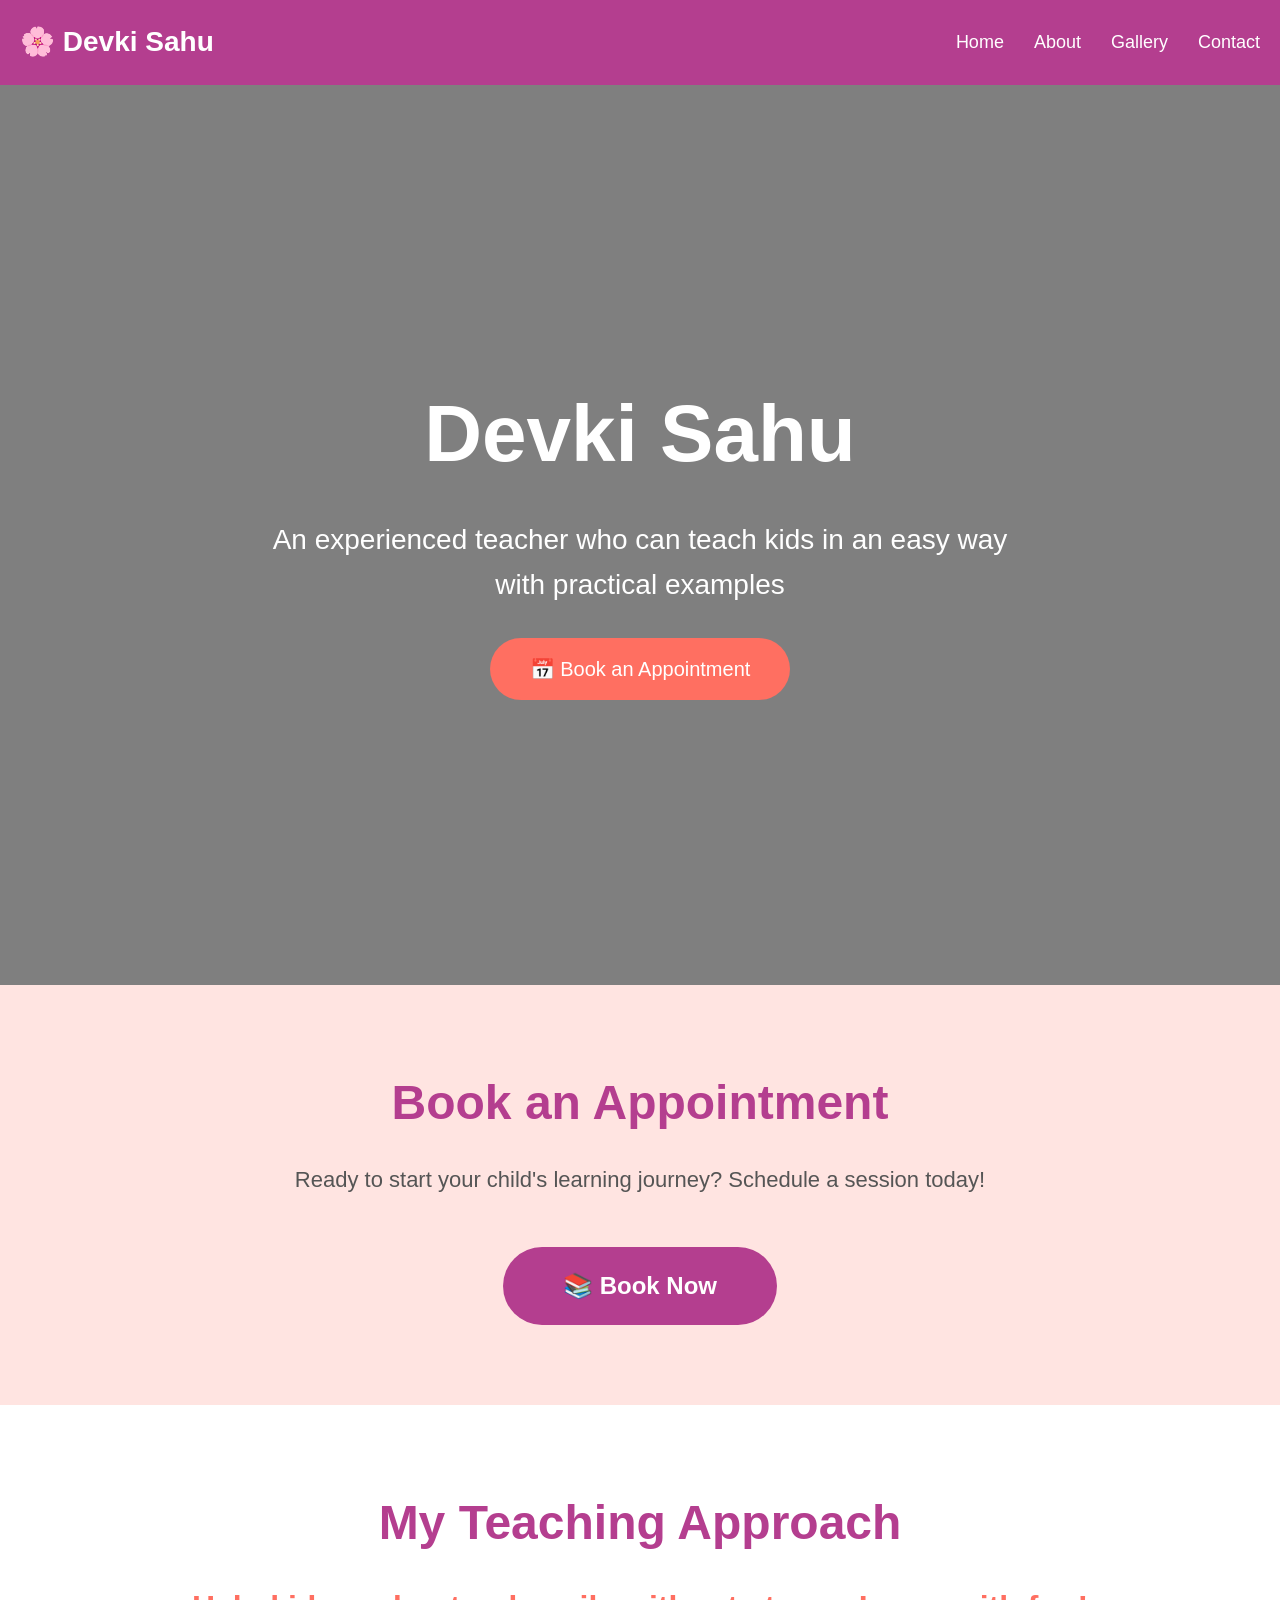
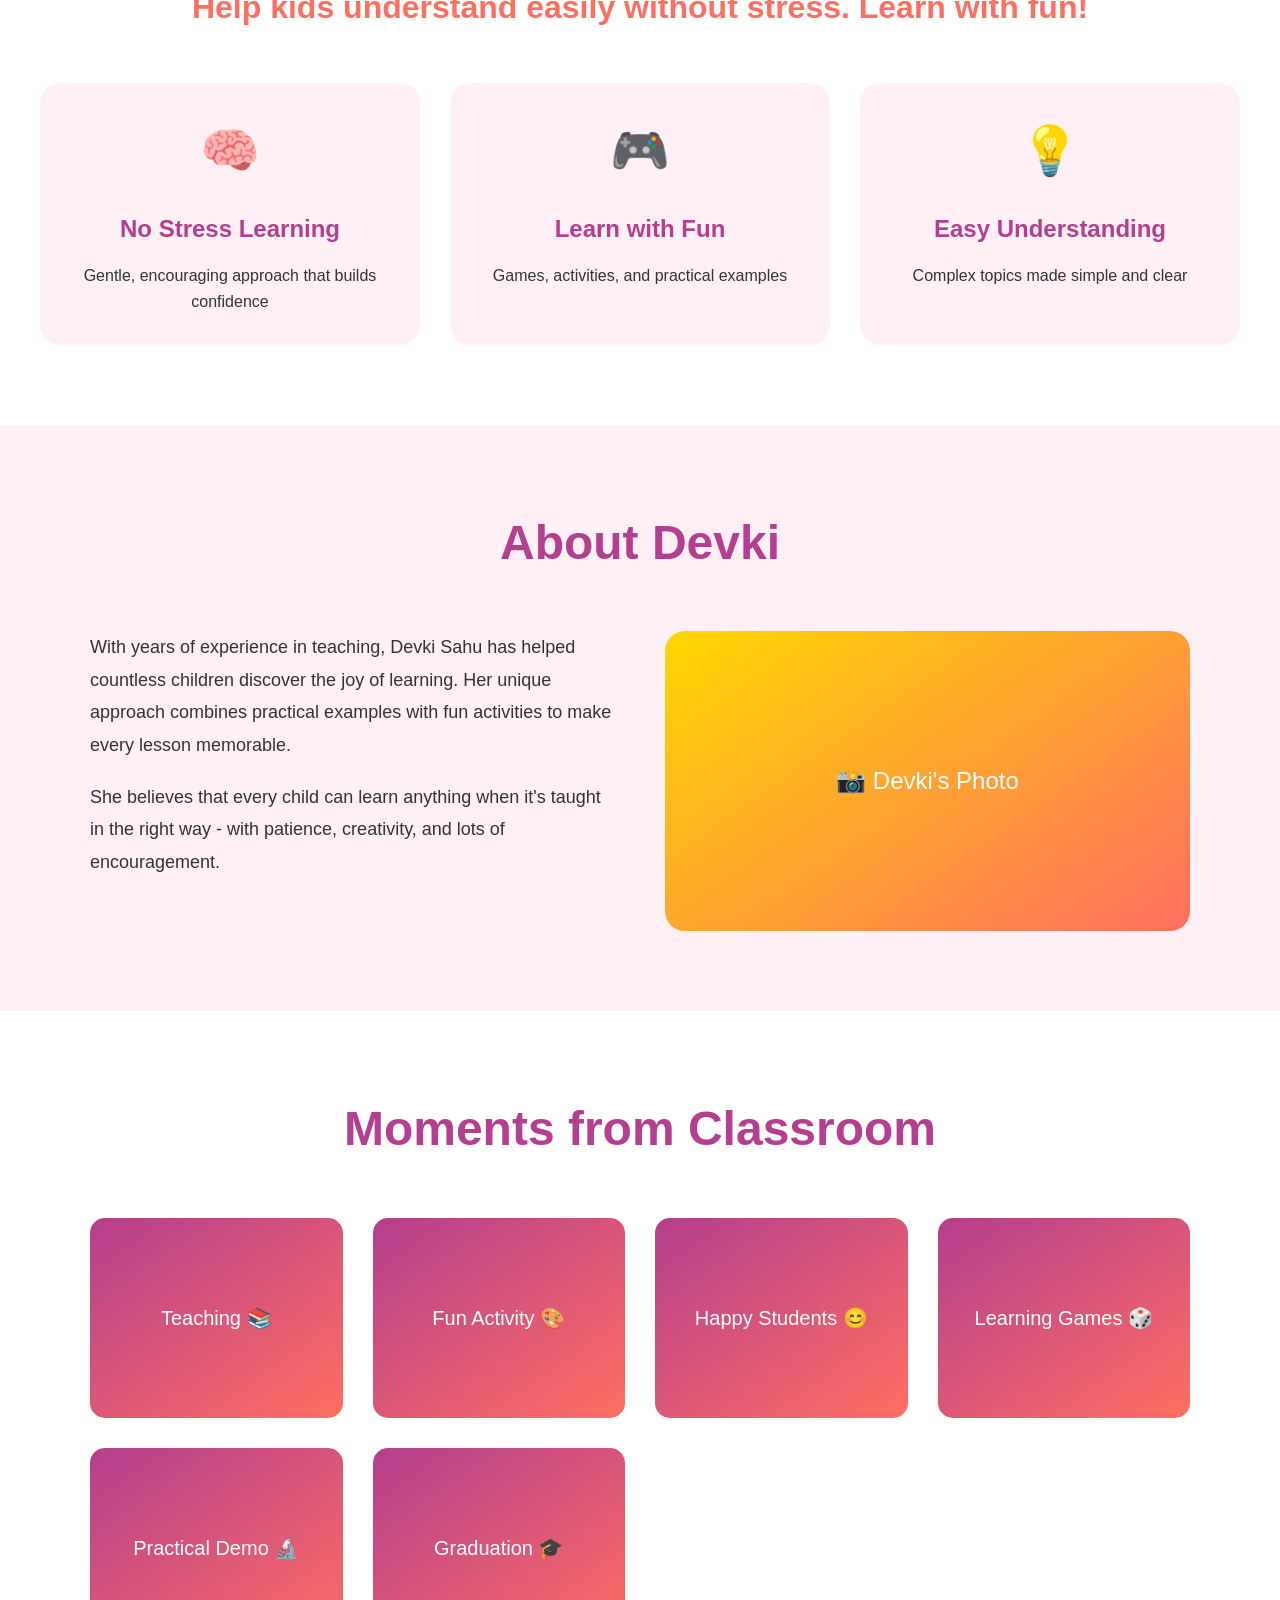
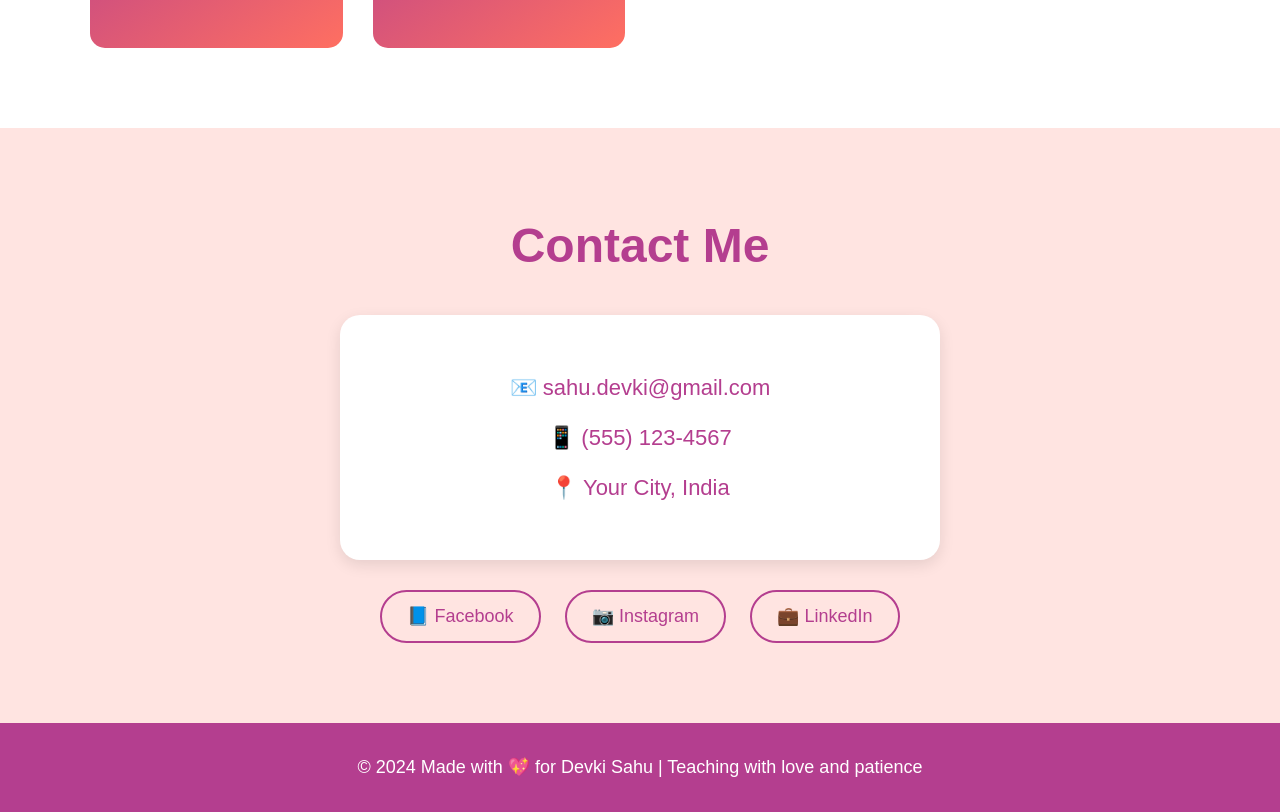
==== index.html @ 7e5097a2 "Update index.html" ====
<!DOCTYPE html>
<html lang="en">
<head>
    <meta charset="UTF-8">
    <meta name="viewport" content="width=device-width, initial-scale=1.0">
    <title>Devki Sahu - Teacher</title>
    <style>
        * {
            margin: 0;
            padding: 0;
            box-sizing: border-box;
        }
        body {
            font-family: 'Arial', sans-serif;
            line-height: 1.6;
            color: #333;
        }
        .navbar {
            background: #B43E8F;
            padding: 20px;
            color: white;
            display: flex;
            justify-content: space-between;
            align-items: center;
            position: sticky;
            top: 0;
            z-index: 100;
        }
        .logo {
            font-size: 28px;
            font-weight: bold;
        }
        .nav-links {
            display: flex;
            list-style: none;
        }
        .nav-links li {
            margin-left: 30px;
        }
        .nav-links a {
            color: white;
            text-decoration: none;
            font-size: 18px;
        }
        .nav-links a:hover {
            color: #FFD700;
        }
        .hero {
            background: linear-gradient(rgba(0,0,0,0.5), rgba(0,0,0,0.5)), url('https://images.unsplash.com/photo-1497633762265-9d0c5d8b8b5b?w=1600');
            background-size: cover;
            background-position: center;
            height: 100vh;
            display: flex;
            align-items: center;
            justify-content: center;
            text-align: center;
            color: white;
        }
        .hero h1 {
            font-size: 80px;
            margin-bottom: 20px;
        }
        .hero .subtitle {
            font-size: 28px;
            margin-bottom: 30px;
            max-width: 800px;
            padding: 0 20px;
        }
        .btn {
            display: inline-block;
            padding: 15px 40px;
            background: #FF6F61;
            color: white;
            text-decoration: none;
            border-radius: 50px;
            font-size: 20px;
        }
        .btn:hover {
            background: transparent;
            border: 2px solid white;
        }
        .btn-large {
            display: inline-block;
            padding: 20px 60px;
            background: #B43E8F;
            color: white;
            text-decoration: none;
            border-radius: 50px;
            font-size: 24px;
            margin-top: 20px;
            font-weight: bold;
        }
        .book-appointment {
            padding: 80px 20px;
            background: #FFE4E1;
            text-align: center;
        }
        .book-appointment h2 {
            font-size: 48px;
            color: #B43E8F;
            margin-bottom: 20px;
        }
        .book-appointment p {
            font-size: 22px;
            color: #555;
            margin-bottom: 30px;
        }
        .philosophy {
            padding: 80px 20px;
            text-align: center;
            background: white;
        }
        .philosophy h2 {
            font-size: 48px;
            color: #B43E8F;
            margin-bottom: 20px;
        }
        .main-description {
            font-size: 32px;
            color: #FF6F61;
            margin-bottom: 50px;
            font-weight: bold;
        }
        .features {
            display: flex;
            justify-content: center;
            gap: 30px;
            max-width: 1200px;
            margin: 0 auto;
            flex-wrap: wrap;
        }
        .feature {
            flex: 1;
            min-width: 250px;
            padding: 30px;
            background: #FFF0F5;
            border-radius: 20px;
        }
        .feature-icon {
            font-size: 48px;
            display: block;
            margin-bottom: 20px;
        }
        .feature h3 {
            font-size: 24px;
            color: #B43E8F;
            margin-bottom: 15px;
        }
        .about {
            padding: 80px 20px;
            background: #FFF0F5;
        }
        .about h2 {
            text-align: center;
            font-size: 48px;
            color: #B43E8F;
            margin-bottom: 50px;
        }
        .about-content {
            display: flex;
            gap: 50px;
            max-width: 1100px;
            margin: 0 auto;
            flex-wrap: wrap;
        }
        .about-text {
            flex: 1;
            min-width: 300px;
        }
        .about-text p {
            font-size: 18px;
            margin-bottom: 20px;
            line-height: 1.8;
        }
        .about-image {
            flex: 1;
            min-width: 300px;
            background: linear-gradient(145deg, #FFD700, #FF6F61);
            height: 300px;
            border-radius: 20px;
            display: flex;
            align-items: center;
            justify-content: center;
            color: white;
            font-size: 24px;
        }
        .gallery {
            padding: 80px 20px;
            background: white;
        }
        .gallery h2 {
            text-align: center;
            font-size: 48px;
            color: #B43E8F;
            margin-bottom: 50px;
        }
        .gallery-grid {
            display: grid;
            grid-template-columns: repeat(auto-fit, minmax(250px, 1fr));
            gap: 30px;
            max-width: 1100px;
            margin: 0 auto;
        }
        .gallery-item {
            background: linear-gradient(145deg, #B43E8F, #FF6F61);
            height: 200px;
            border-radius: 15px;
            display: flex;
            align-items: center;
            justify-content: center;
            color: white;
            font-size: 20px;
            transition: transform 0.3s;
        }
        .gallery-item:hover {
            transform: scale(1.05);
        }
        .contact {
            padding: 80px 20px;
            background: #FFE4E1;
            text-align: center;
        }
        .contact h2 {
            font-size: 48px;
            color: #B43E8F;
            margin-bottom: 30px;
        }
        .contact-info {
            background: white;
            max-width: 600px;
            margin: 0 auto;
            padding: 40px;
            border-radius: 20px;
            box-shadow: 0 5px 15px rgba(0,0,0,0.1);
        }
        .contact-info p {
            font-size: 22px;
            margin: 15px 0;
            color: #B43E8F;
        }
        .social-links {
            margin-top: 30px;
        }
        .social-link {
            display: inline-block;
            margin: 0 10px;
            padding: 10px 25px;
            border: 2px solid #B43E8F;
            color: #B43E8F;
            text-decoration: none;
            border-radius: 30px;
            font-size: 18px;
            transition: all 0.3s;
        }
        .social-link:hover {
            background: #B43E8F;
            color: white;
        }
        footer {
            background: #B43E8F;
            color: white;
            text-align: center;
            padding: 30px;
            font-size: 18px;
        }
        @media (max-width: 768px) {
            .navbar {
                flex-direction: column;
                text-align: center;
            }
            .nav-links {
                margin-top: 20px;
                flex-wrap: wrap;
                justify-content: center;
            }
            .nav-links li {
                margin: 10px 15px;
            }
            .hero h1 {
                font-size: 50px;
            }
            .hero .subtitle {
                font-size: 22px;
            }
            .main-description {
                font-size: 24px;
            }
            .btn-large {
                padding: 15px 40px;
                font-size: 20px;
            }
        }
    </style>
</head>
<body>
    <!-- Navigation -->
    <nav class="navbar">
        <div class="logo">🌸 Devki Sahu</div>
        <ul class="nav-links">
            <li><a href="#home">Home</a></li>
            <li><a href="#about">About</a></li>
            <li><a href="#gallery">Gallery</a></li>
            <li><a href="#contact">Contact</a></li>
        </ul>
    </nav>

    <!-- Home Section -->
    <section id="home" class="hero">
        <div>
            <h1>Devki Sahu</h1>
            <p class="subtitle">An experienced teacher who can teach kids in an easy way with practical examples</p>
            <a href="#book" class="btn">📅 Book an Appointment</a>
        </div>
    </section>

    <!-- Book Appointment Section -->
    <section id="book" class="book-appointment">
        <h2>Book an Appointment</h2>
        <p>Ready to start your child's learning journey? Schedule a session today!</p>
        <a href="#contact" class="btn-large">📚 Book Now</a>
    </section>

    <!-- Teaching Philosophy Section -->
    <section class="philosophy">
        <h2>My Teaching Approach</h2>
        <p class="main-description">Help kids understand easily without stress. Learn with fun!</p>
        <div class="features">
            <div class="feature">
                <span class="feature-icon">🧠</span>
                <h3>No Stress Learning</h3>
                <p>Gentle, encouraging approach that builds confidence</p>
            </div>
            <div class="feature">
                <span class="feature-icon">🎮</span>
                <h3>Learn with Fun</h3>
                <p>Games, activities, and practical examples</p>
            </div>
            <div class="feature">
                <span class="feature-icon">💡</span>
                <h3>Easy Understanding</h3>
                <p>Complex topics made simple and clear</p>
            </div>
        </div>
    </section>

    <!-- About Section -->
    <section id="about" class="about">
        <h2>About Devki</h2>
        <div class="about-content">
            <div class="about-text">
                <p>With years of experience in teaching, Devki Sahu has helped countless children discover the joy of learning. Her unique approach combines practical examples with fun activities to make every lesson memorable.</p>
                <p>She believes that every child can learn anything when it's taught in the right way - with patience, creativity, and lots of encouragement.</p>
            </div>
            <div class="about-image">
                📸 Devki's Photo
            </div>
        </div>
    </section>

    <!-- Gallery Section -->
    <section id="gallery" class="gallery">
        <h2>Moments from Classroom</h2>
        <div class="gallery-grid">
            <div class="gallery-item">Teaching 📚</div>
            <div class="gallery-item">Fun Activity 🎨</div>
            <div class="gallery-item">Happy Students 😊</div>
            <div class="gallery-item">Learning Games 🎲</div>
            <div class="gallery-item">Practical Demo 🔬</div>
            <div class="gallery-item">Graduation 🎓</div>
        </div>
    </section>

    <!-- Contact Section -->
    <section id="contact" class="contact">
        <h2>Contact Me</h2>
        <div class="contact-info">
            <p>📧 sahu.devki@gmail.com</p>
            <p>📱 (555) 123-4567</p>
            <p>📍 Your City, India</p>
        </div>
        <div class="social-links">
            <a href="#" class="social-link">📘 Facebook</a>
            <a href="#" class="social-link">📷 Instagram</a>
            <a href="#" class="social-link">💼 LinkedIn</a>
        </div>
    </section>

    <!-- Footer -->
    <footer>
        <p>© 2024 Made with 💖 for Devki Sahu | Teaching with love and patience</p>
    </footer>
</body>
</html>
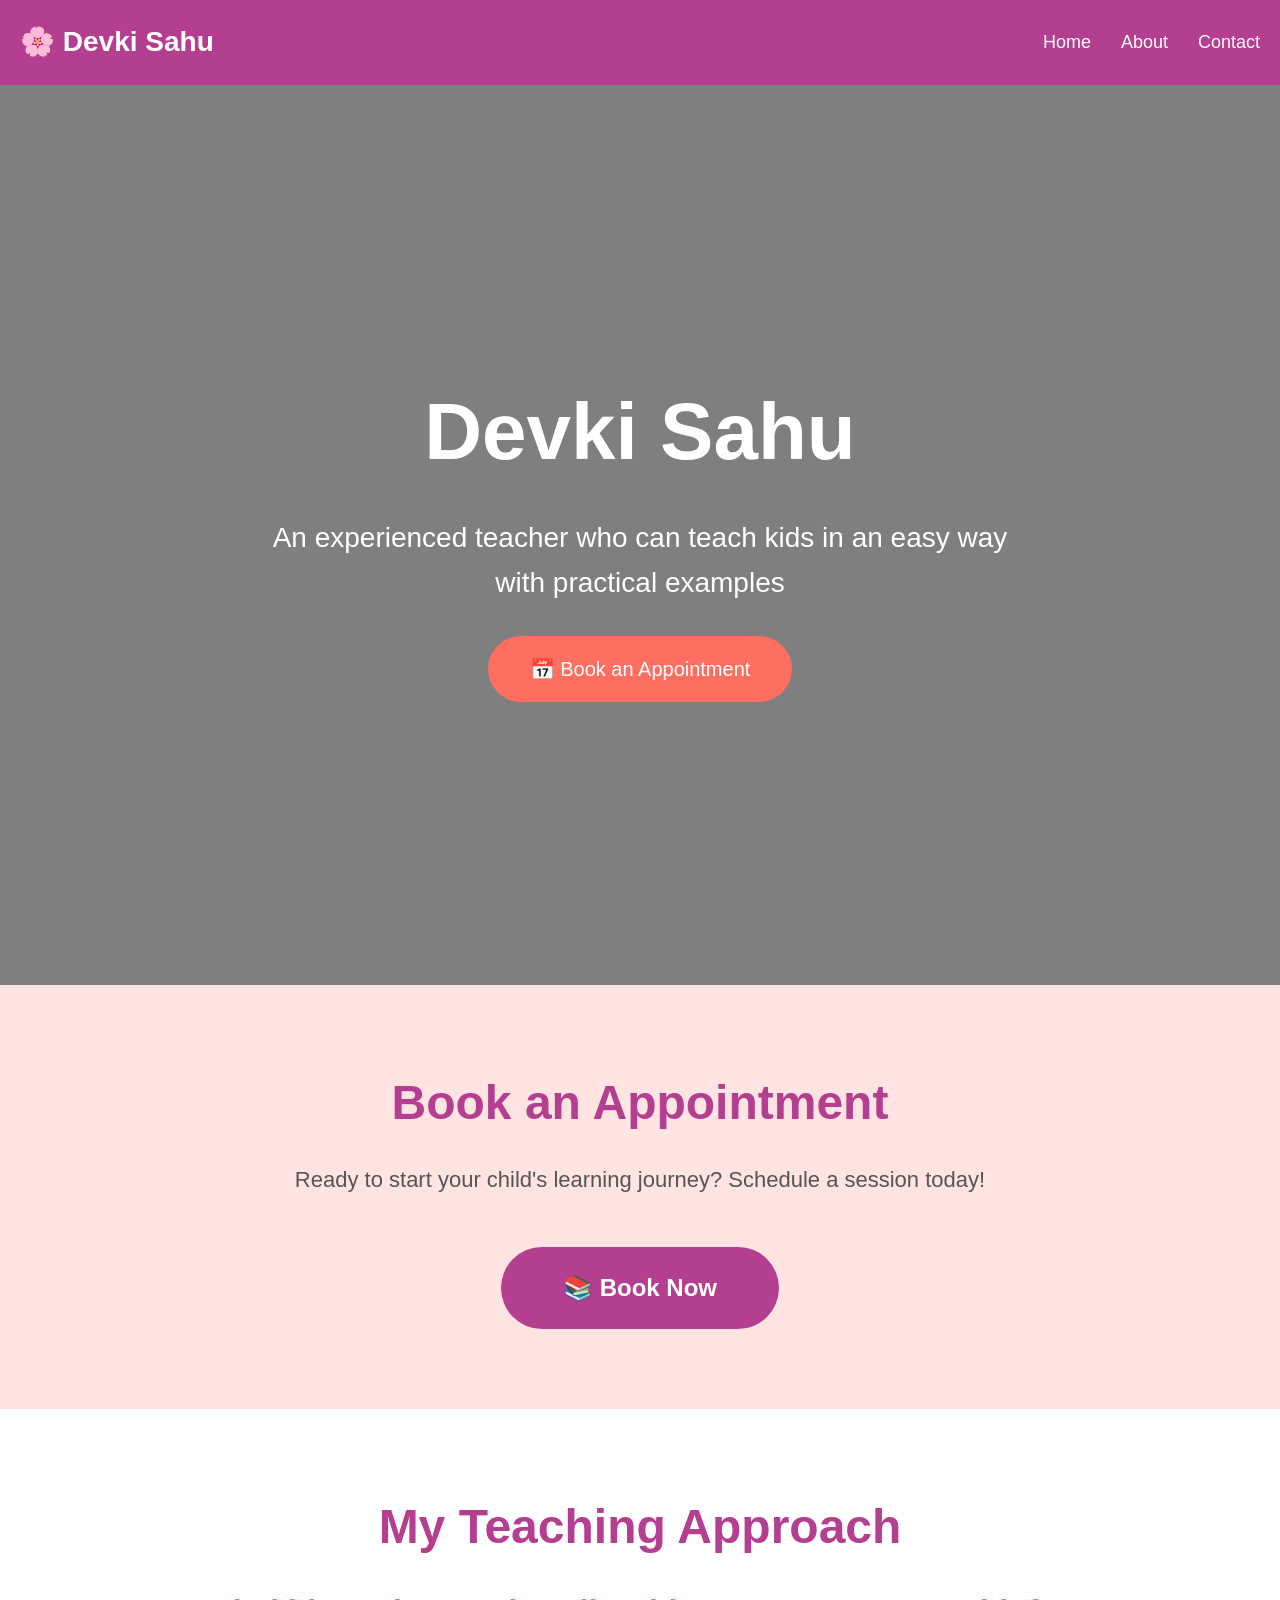
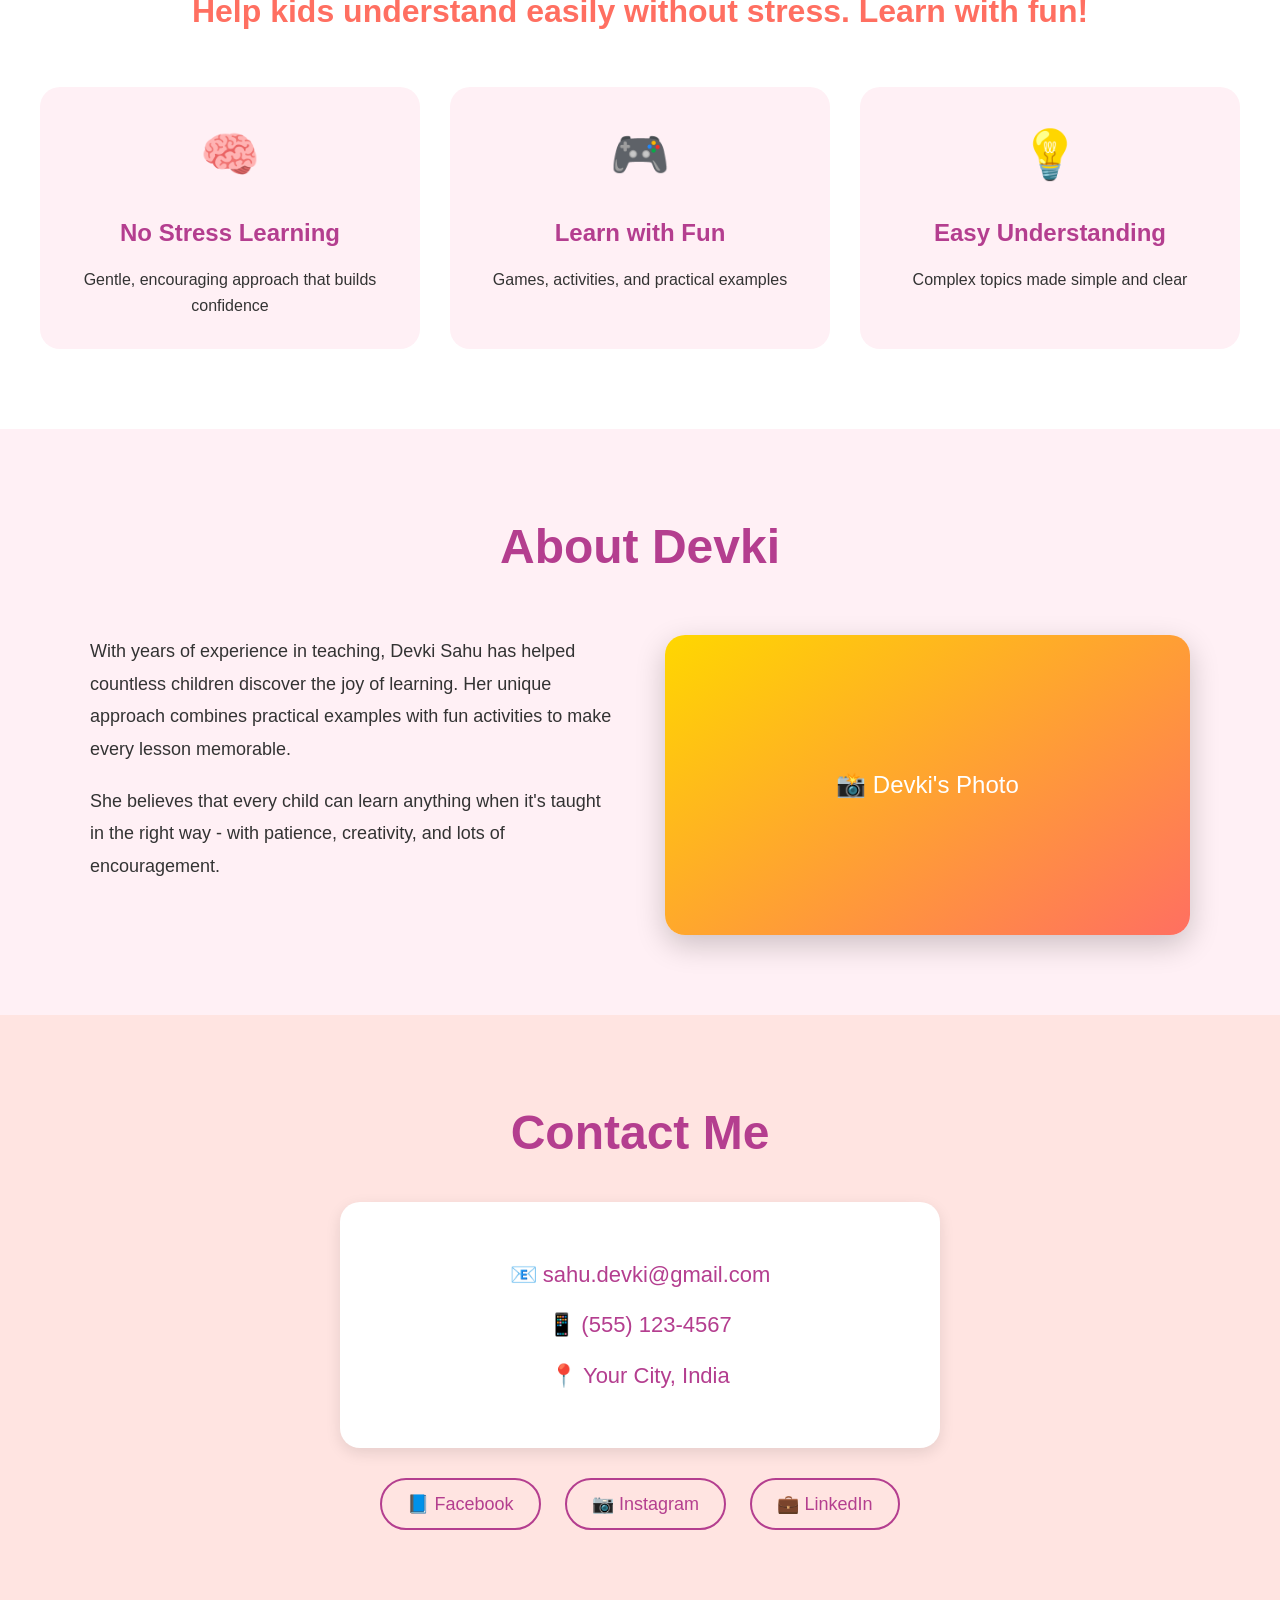
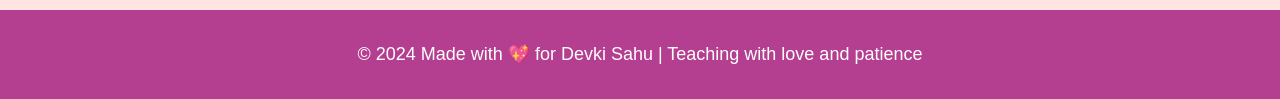
==== commit afa3562c: "Update index.html" ====
--- a/index.html
+++ b/index.html
@@ -74,6 +74,8 @@
             text-decoration: none;
             border-radius: 50px;
             font-size: 20px;
+            transition: all 0.3s;
+            border: 2px solid transparent;
         }
         .btn:hover {
             background: transparent;
@@ -89,6 +91,12 @@
             font-size: 24px;
             margin-top: 20px;
             font-weight: bold;
+            transition: all 0.3s;
+            border: 2px solid transparent;
+        }
+        .btn-large:hover {
+            background: #FF6F61;
+            transform: scale(1.05);
         }
         .book-appointment {
             padding: 80px 20px;
@@ -135,6 +143,10 @@
             padding: 30px;
             background: #FFF0F5;
             border-radius: 20px;
+            transition: transform 0.3s;
+        }
+        .feature:hover {
+            transform: translateY(-10px);
         }
         .feature-icon {
             font-size: 48px;
@@ -183,37 +195,7 @@
             justify-content: center;
             color: white;
             font-size: 24px;
-        }
-        .gallery {
-            padding: 80px 20px;
-            background: white;
-        }
-        .gallery h2 {
-            text-align: center;
-            font-size: 48px;
-            color: #B43E8F;
-            margin-bottom: 50px;
-        }
-        .gallery-grid {
-            display: grid;
-            grid-template-columns: repeat(auto-fit, minmax(250px, 1fr));
-            gap: 30px;
-            max-width: 1100px;
-            margin: 0 auto;
-        }
-        .gallery-item {
-            background: linear-gradient(145deg, #B43E8F, #FF6F61);
-            height: 200px;
-            border-radius: 15px;
-            display: flex;
-            align-items: center;
-            justify-content: center;
-            color: white;
-            font-size: 20px;
-            transition: transform 0.3s;
-        }
-        .gallery-item:hover {
-            transform: scale(1.05);
+            box-shadow: 0 10px 30px rgba(0,0,0,0.2);
         }
         .contact {
             padding: 80px 20px;
@@ -299,7 +281,6 @@
         <ul class="nav-links">
             <li><a href="#home">Home</a></li>
             <li><a href="#about">About</a></li>
-            <li><a href="#gallery">Gallery</a></li>
             <li><a href="#contact">Contact</a></li>
         </ul>
     </nav>
@@ -357,19 +338,6 @@
         </div>
     </section>
 
-    <!-- Gallery Section -->
-    <section id="gallery" class="gallery">
-        <h2>Moments from Classroom</h2>
-        <div class="gallery-grid">
-            <div class="gallery-item">Teaching 📚</div>
-            <div class="gallery-item">Fun Activity 🎨</div>
-            <div class="gallery-item">Happy Students 😊</div>
-            <div class="gallery-item">Learning Games 🎲</div>
-            <div class="gallery-item">Practical Demo 🔬</div>
-            <div class="gallery-item">Graduation 🎓</div>
-        </div>
-    </section>
-
     <!-- Contact Section -->
     <section id="contact" class="contact">
         <h2>Contact Me</h2>
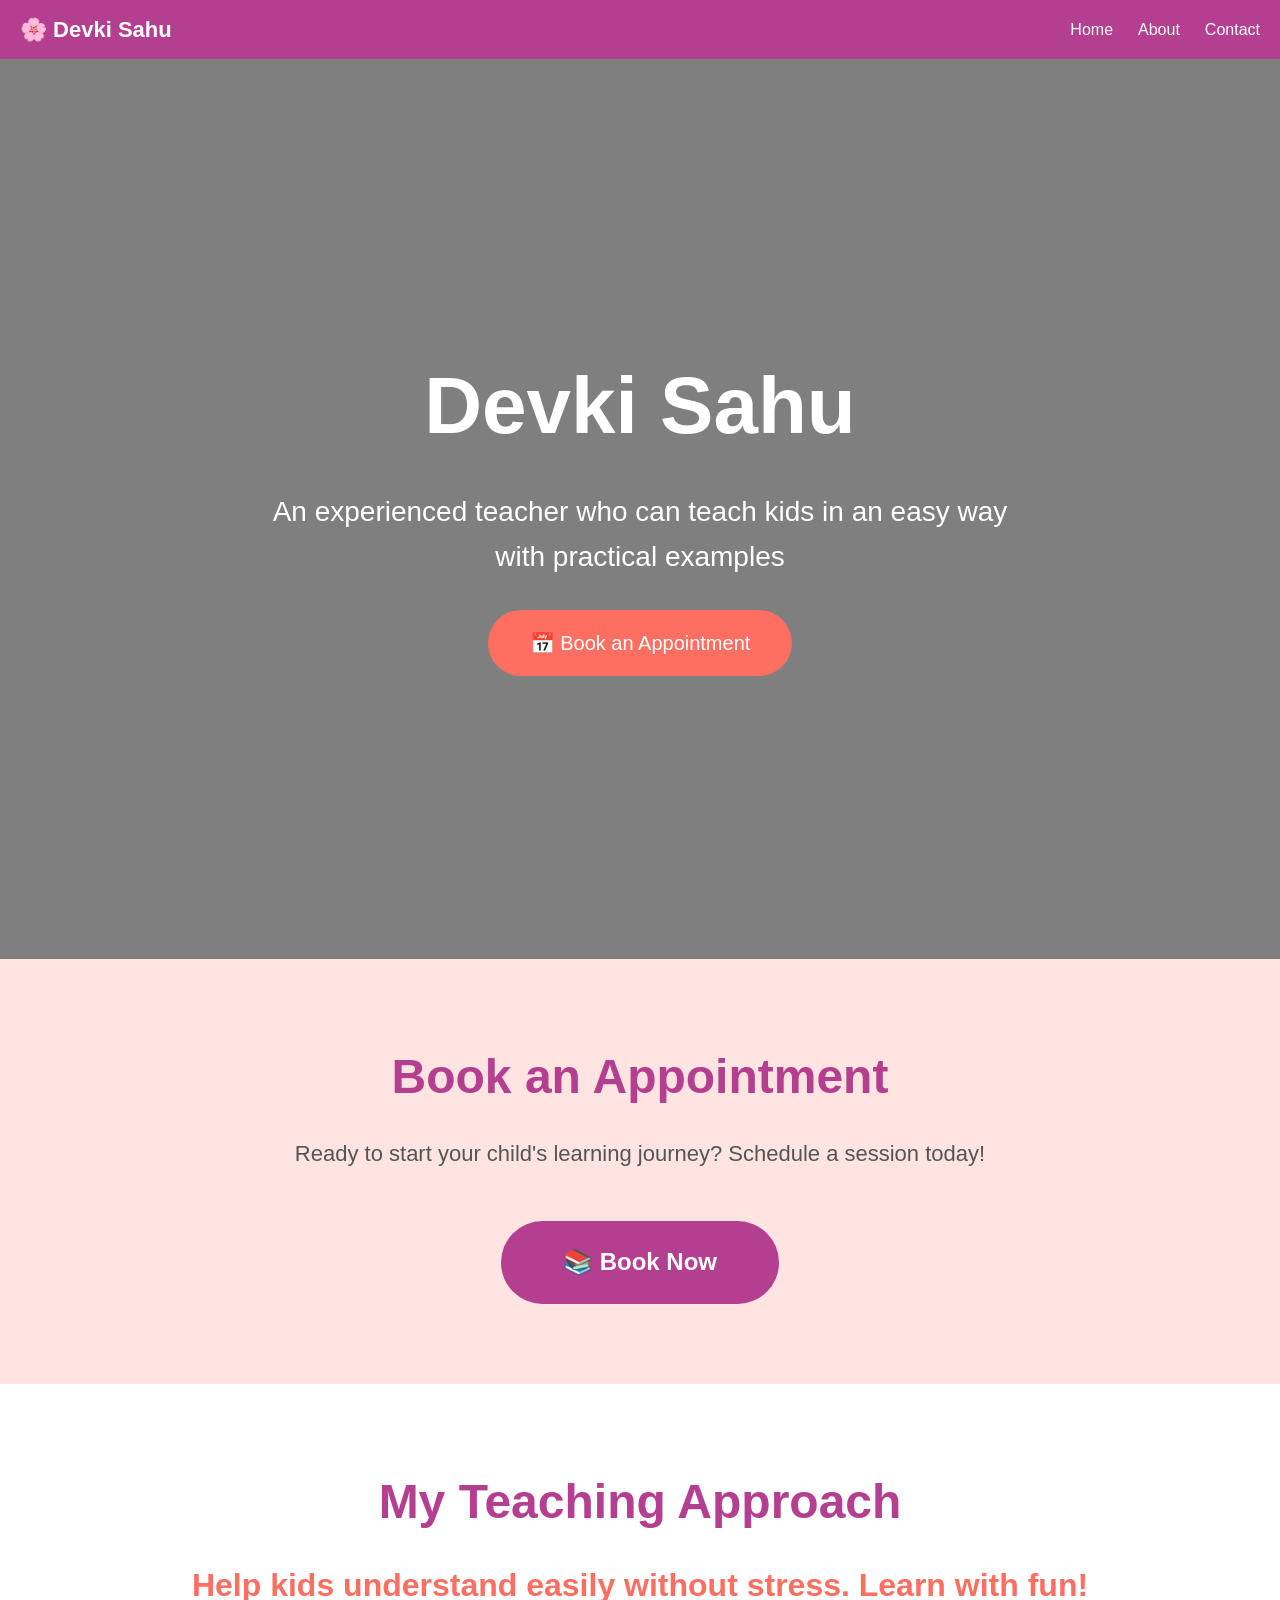
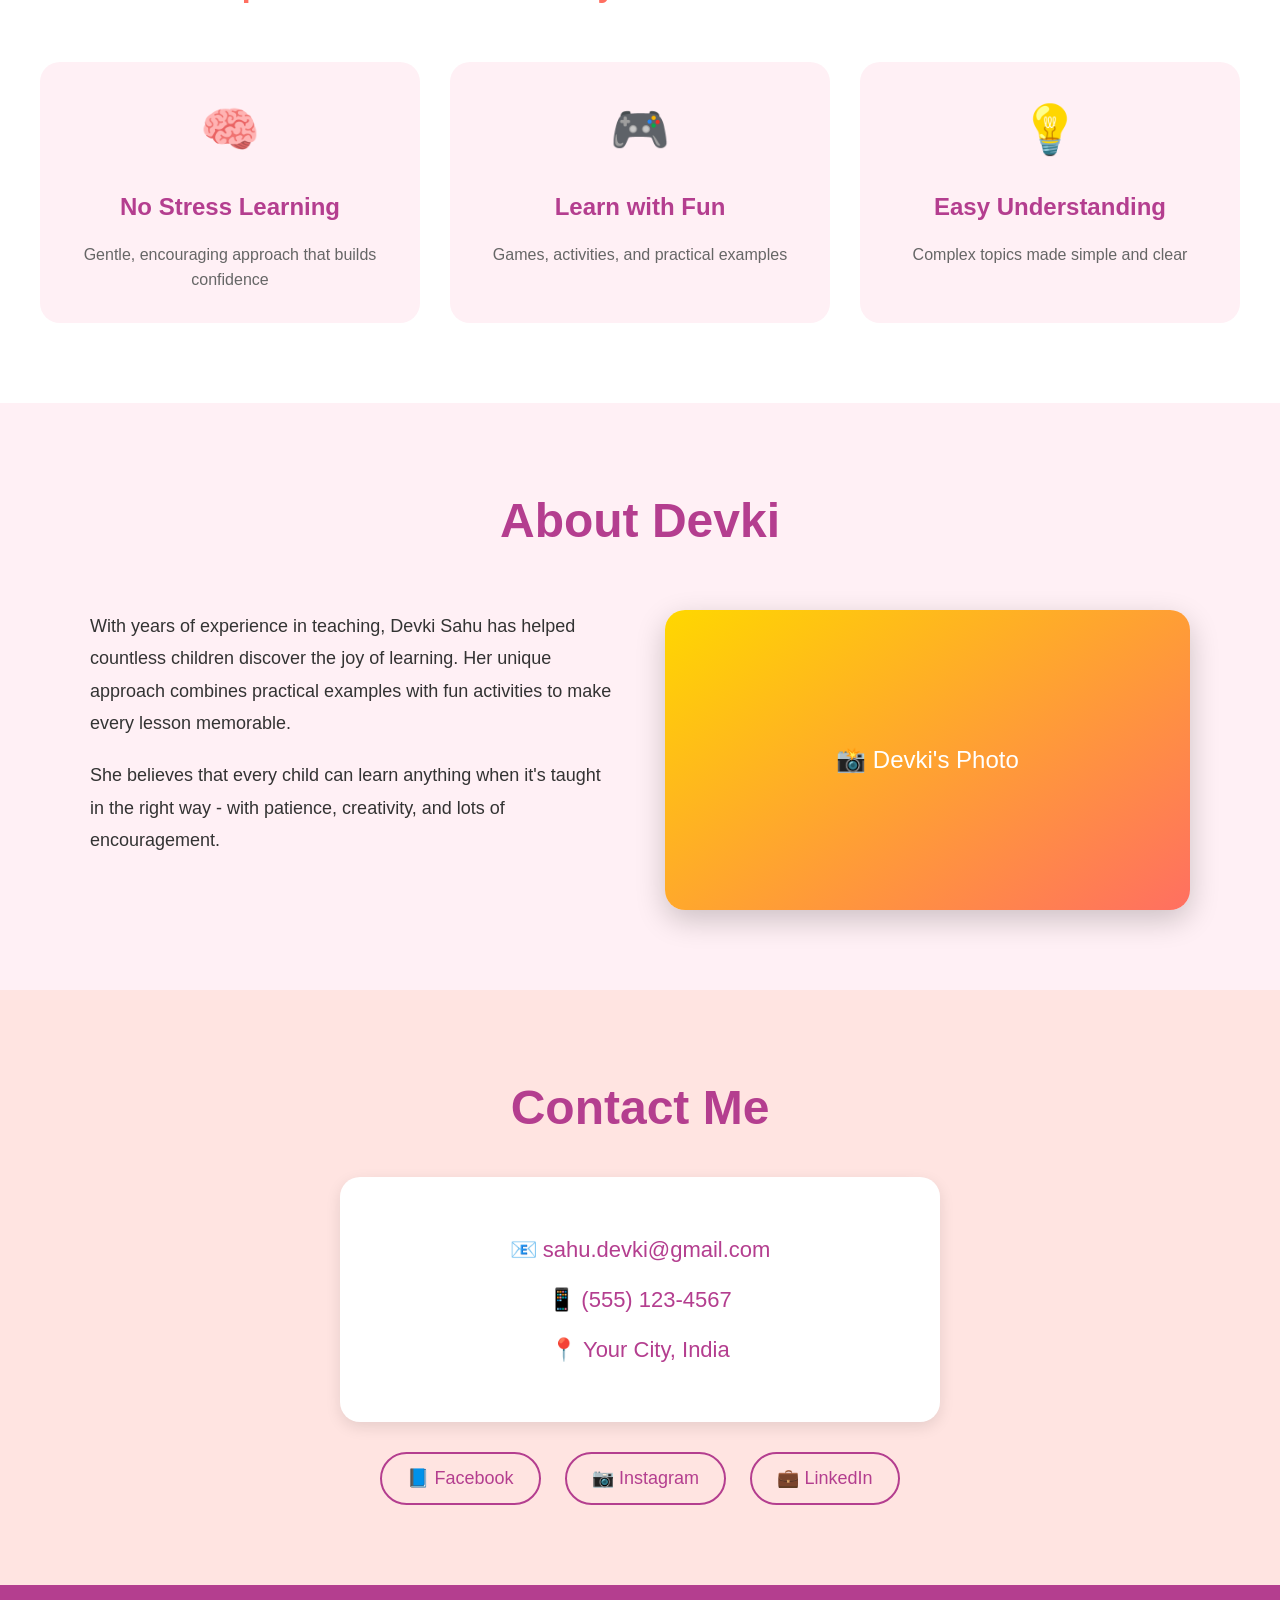
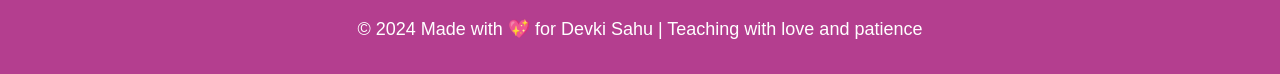
==== commit 3c5d65ed: "Update index.html" ====
--- a/index.html
+++ b/index.html
@@ -17,7 +17,7 @@
         }
         .navbar {
             background: #B43E8F;
-            padding: 20px;
+            padding: 12px 20px;
             color: white;
             display: flex;
             justify-content: space-between;
@@ -27,7 +27,7 @@
             z-index: 100;
         }
         .logo {
-            font-size: 28px;
+            font-size: 22px;
             font-weight: bold;
         }
         .nav-links {
@@ -35,12 +35,12 @@
             list-style: none;
         }
         .nav-links li {
-            margin-left: 30px;
+            margin-left: 25px;
         }
         .nav-links a {
             color: white;
             text-decoration: none;
-            font-size: 18px;
+            font-size: 16px;
         }
         .nav-links a:hover {
             color: #FFD700;
@@ -158,6 +158,10 @@
             color: #B43E8F;
             margin-bottom: 15px;
         }
+        .feature p {
+            font-size: 16px;
+            color: #666;
+        }
         .about {
             padding: 80px 20px;
             background: #FFF0F5;
@@ -249,14 +253,15 @@
             .navbar {
                 flex-direction: column;
                 text-align: center;
+                padding: 10px;
             }
             .nav-links {
-                margin-top: 20px;
+                margin-top: 10px;
                 flex-wrap: wrap;
                 justify-content: center;
             }
             .nav-links li {
-                margin: 10px 15px;
+                margin: 8px 12px;
             }
             .hero h1 {
                 font-size: 50px;
@@ -270,6 +275,27 @@
             .btn-large {
                 padding: 15px 40px;
                 font-size: 20px;
+            }
+            .about h2, .philosophy h2, .book-appointment h2, .contact h2 {
+                font-size: 36px;
+            }
+            .contact-info p {
+                font-size: 18px;
+            }
+        }
+        @media (max-width: 480px) {
+            .logo {
+                font-size: 20px;
+            }
+            .hero h1 {
+                font-size: 40px;
+            }
+            .hero .subtitle {
+                font-size: 18px;
+            }
+            .btn, .btn-large {
+                padding: 12px 30px;
+                font-size: 18px;
             }
         }
     </style>
@@ -290,7 +316,7 @@
         <div>
             <h1>Devki Sahu</h1>
             <p class="subtitle">An experienced teacher who can teach kids in an easy way with practical examples</p>
-            <a href="#book" class="btn">📅 Book an Appointment</a>
+            <a href="booking.html" target="_blank" class="btn">📅 Book an Appointment</a>
         </div>
     </section>
 
@@ -298,7 +324,7 @@
     <section id="book" class="book-appointment">
         <h2>Book an Appointment</h2>
         <p>Ready to start your child's learning journey? Schedule a session today!</p>
-        <a href="#contact" class="btn-large">📚 Book Now</a>
+        <a href="booking.html" target="_blank" class="btn-large">📚 Book Now</a>
     </section>
 
     <!-- Teaching Philosophy Section -->
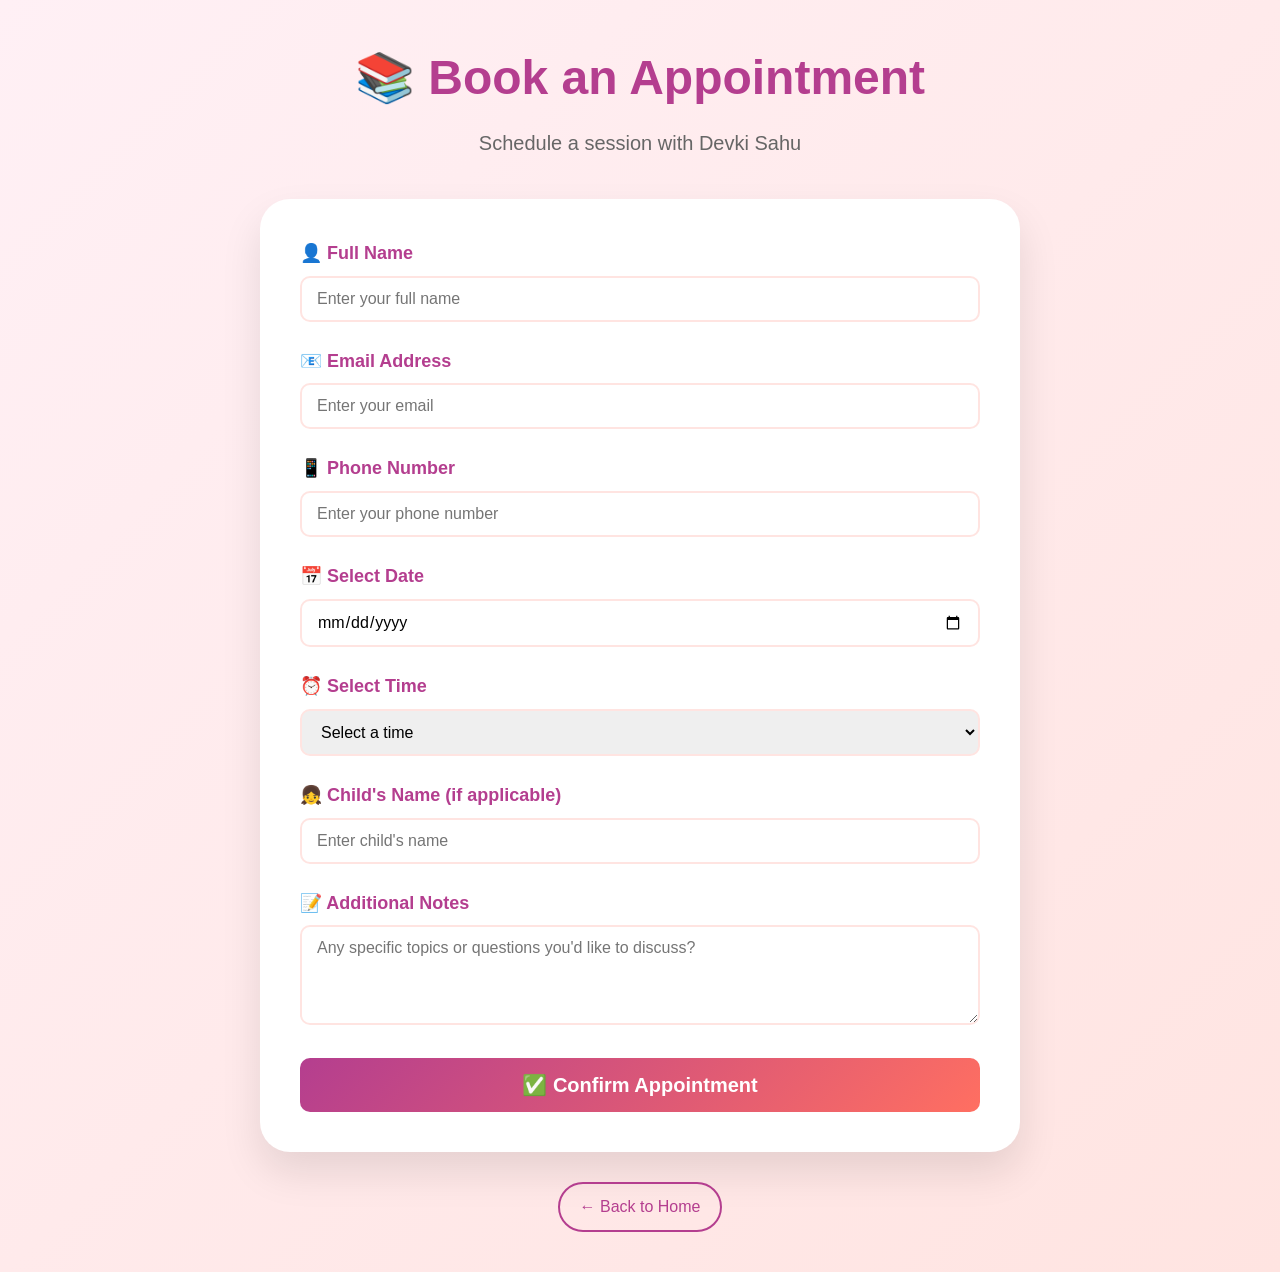
==== commit bc80e338: "Update index.html" ====
--- a/index.html
+++ b/index.html
@@ -3,7 +3,7 @@
 <head>
     <meta charset="UTF-8">
     <meta name="viewport" content="width=device-width, initial-scale=1.0">
-    <title>Devki Sahu - Teacher</title>
+    <title>Book an Appointment - Devki Sahu</title>
     <style>
         * {
             margin: 0;
@@ -14,374 +14,274 @@
             font-family: 'Arial', sans-serif;
             line-height: 1.6;
             color: #333;
-        }
-        .navbar {
-            background: #B43E8F;
-            padding: 12px 20px;
+            background: linear-gradient(135deg, #FFF0F5, #FFE4E1);
+            min-height: 100vh;
+        }
+        .container {
+            max-width: 800px;
+            margin: 0 auto;
+            padding: 40px 20px;
+        }
+        .header {
+            text-align: center;
+            margin-bottom: 40px;
+        }
+        .header h1 {
+            font-size: 48px;
+            color: #B43E8F;
+            margin-bottom: 10px;
+        }
+        .header p {
+            font-size: 20px;
+            color: #666;
+        }
+        .booking-card {
+            background: white;
+            border-radius: 30px;
+            padding: 40px;
+            box-shadow: 0 20px 40px rgba(0,0,0,0.1);
+        }
+        .form-group {
+            margin-bottom: 25px;
+        }
+        .form-group label {
+            display: block;
+            font-size: 18px;
+            font-weight: bold;
+            color: #B43E8F;
+            margin-bottom: 8px;
+        }
+        .form-group input,
+        .form-group select,
+        .form-group textarea {
+            width: 100%;
+            padding: 12px 15px;
+            font-size: 16px;
+            border: 2px solid #FFE4E1;
+            border-radius: 10px;
+            transition: all 0.3s;
+            font-family: inherit;
+        }
+        .form-group input:focus,
+        .form-group select:focus,
+        .form-group textarea:focus {
+            outline: none;
+            border-color: #FF6F61;
+            box-shadow: 0 0 0 3px rgba(255,111,97,0.1);
+        }
+        .form-group textarea {
+            resize: vertical;
+            min-height: 100px;
+        }
+        .submit-btn {
+            width: 100%;
+            padding: 15px;
+            background: linear-gradient(135deg, #B43E8F, #FF6F61);
             color: white;
-            display: flex;
-            justify-content: space-between;
-            align-items: center;
-            position: sticky;
-            top: 0;
-            z-index: 100;
-        }
-        .logo {
-            font-size: 22px;
+            border: none;
+            border-radius: 10px;
+            font-size: 20px;
             font-weight: bold;
-        }
-        .nav-links {
-            display: flex;
-            list-style: none;
-        }
-        .nav-links li {
-            margin-left: 25px;
-        }
-        .nav-links a {
-            color: white;
+            cursor: pointer;
+            transition: all 0.3s;
+        }
+        .submit-btn:hover {
+            transform: translateY(-2px);
+            box-shadow: 0 5px 15px rgba(180,62,143,0.3);
+        }
+        .back-home {
+            text-align: center;
+            margin-top: 30px;
+        }
+        .back-home a {
+            color: #B43E8F;
             text-decoration: none;
             font-size: 16px;
-        }
-        .nav-links a:hover {
-            color: #FFD700;
-        }
-        .hero {
-            background: linear-gradient(rgba(0,0,0,0.5), rgba(0,0,0,0.5)), url('https://images.unsplash.com/photo-1497633762265-9d0c5d8b8b5b?w=1600');
-            background-size: cover;
-            background-position: center;
-            height: 100vh;
-            display: flex;
-            align-items: center;
-            justify-content: center;
-            text-align: center;
-            color: white;
-        }
-        .hero h1 {
-            font-size: 80px;
-            margin-bottom: 20px;
-        }
-        .hero .subtitle {
-            font-size: 28px;
-            margin-bottom: 30px;
-            max-width: 800px;
-            padding: 0 20px;
-        }
-        .btn {
             display: inline-block;
-            padding: 15px 40px;
-            background: #FF6F61;
-            color: white;
-            text-decoration: none;
-            border-radius: 50px;
-            font-size: 20px;
+            padding: 10px 20px;
+            border: 2px solid #B43E8F;
+            border-radius: 25px;
             transition: all 0.3s;
-            border: 2px solid transparent;
-        }
-        .btn:hover {
-            background: transparent;
-            border: 2px solid white;
-        }
-        .btn-large {
-            display: inline-block;
-            padding: 20px 60px;
+        }
+        .back-home a:hover {
             background: #B43E8F;
             color: white;
-            text-decoration: none;
-            border-radius: 50px;
-            font-size: 24px;
+        }
+        .confirmation {
+            display: none;
+            text-align: center;
+            padding: 40px;
+            background: white;
+            border-radius: 30px;
             margin-top: 20px;
-            font-weight: bold;
-            transition: all 0.3s;
-            border: 2px solid transparent;
-        }
-        .btn-large:hover {
-            background: #FF6F61;
-            transform: scale(1.05);
-        }
-        .book-appointment {
-            padding: 80px 20px;
-            background: #FFE4E1;
-            text-align: center;
-        }
-        .book-appointment h2 {
-            font-size: 48px;
+        }
+        .confirmation.show {
+            display: block;
+        }
+        .confirmation h2 {
             color: #B43E8F;
             margin-bottom: 20px;
         }
-        .book-appointment p {
-            font-size: 22px;
-            color: #555;
+        .confirmation p {
+            font-size: 18px;
             margin-bottom: 30px;
         }
-        .philosophy {
-            padding: 80px 20px;
-            text-align: center;
-            background: white;
-        }
-        .philosophy h2 {
-            font-size: 48px;
-            color: #B43E8F;
+        .booking-form {
+            display: block;
+        }
+        .booking-form.hide {
+            display: none;
+        }
+        .error-message {
+            background: #ffe6e6;
+            color: #d63031;
+            padding: 15px;
+            border-radius: 10px;
             margin-bottom: 20px;
-        }
-        .main-description {
-            font-size: 32px;
-            color: #FF6F61;
-            margin-bottom: 50px;
-            font-weight: bold;
-        }
-        .features {
-            display: flex;
-            justify-content: center;
-            gap: 30px;
-            max-width: 1200px;
-            margin: 0 auto;
-            flex-wrap: wrap;
-        }
-        .feature {
-            flex: 1;
-            min-width: 250px;
-            padding: 30px;
-            background: #FFF0F5;
-            border-radius: 20px;
-            transition: transform 0.3s;
-        }
-        .feature:hover {
-            transform: translateY(-10px);
-        }
-        .feature-icon {
-            font-size: 48px;
-            display: block;
-            margin-bottom: 20px;
-        }
-        .feature h3 {
-            font-size: 24px;
-            color: #B43E8F;
-            margin-bottom: 15px;
-        }
-        .feature p {
-            font-size: 16px;
-            color: #666;
-        }
-        .about {
-            padding: 80px 20px;
-            background: #FFF0F5;
-        }
-        .about h2 {
-            text-align: center;
-            font-size: 48px;
-            color: #B43E8F;
-            margin-bottom: 50px;
-        }
-        .about-content {
-            display: flex;
-            gap: 50px;
-            max-width: 1100px;
-            margin: 0 auto;
-            flex-wrap: wrap;
-        }
-        .about-text {
-            flex: 1;
-            min-width: 300px;
-        }
-        .about-text p {
-            font-size: 18px;
-            margin-bottom: 20px;
-            line-height: 1.8;
-        }
-        .about-image {
-            flex: 1;
-            min-width: 300px;
-            background: linear-gradient(145deg, #FFD700, #FF6F61);
-            height: 300px;
-            border-radius: 20px;
-            display: flex;
-            align-items: center;
-            justify-content: center;
-            color: white;
-            font-size: 24px;
-            box-shadow: 0 10px 30px rgba(0,0,0,0.2);
-        }
-        .contact {
-            padding: 80px 20px;
-            background: #FFE4E1;
-            text-align: center;
-        }
-        .contact h2 {
-            font-size: 48px;
-            color: #B43E8F;
-            margin-bottom: 30px;
-        }
-        .contact-info {
-            background: white;
-            max-width: 600px;
-            margin: 0 auto;
-            padding: 40px;
-            border-radius: 20px;
-            box-shadow: 0 5px 15px rgba(0,0,0,0.1);
-        }
-        .contact-info p {
-            font-size: 22px;
-            margin: 15px 0;
-            color: #B43E8F;
-        }
-        .social-links {
-            margin-top: 30px;
-        }
-        .social-link {
-            display: inline-block;
-            margin: 0 10px;
-            padding: 10px 25px;
-            border: 2px solid #B43E8F;
-            color: #B43E8F;
-            text-decoration: none;
-            border-radius: 30px;
-            font-size: 18px;
-            transition: all 0.3s;
-        }
-        .social-link:hover {
-            background: #B43E8F;
-            color: white;
-        }
-        footer {
-            background: #B43E8F;
-            color: white;
-            text-align: center;
-            padding: 30px;
-            font-size: 18px;
+            display: none;
+        }
+        .error-message.show {
+            display: block;
         }
         @media (max-width: 768px) {
-            .navbar {
-                flex-direction: column;
-                text-align: center;
-                padding: 10px;
-            }
-            .nav-links {
-                margin-top: 10px;
-                flex-wrap: wrap;
-                justify-content: center;
-            }
-            .nav-links li {
-                margin: 8px 12px;
-            }
-            .hero h1 {
-                font-size: 50px;
-            }
-            .hero .subtitle {
-                font-size: 22px;
-            }
-            .main-description {
-                font-size: 24px;
-            }
-            .btn-large {
-                padding: 15px 40px;
-                font-size: 20px;
-            }
-            .about h2, .philosophy h2, .book-appointment h2, .contact h2 {
+            .header h1 {
                 font-size: 36px;
             }
-            .contact-info p {
-                font-size: 18px;
-            }
-        }
-        @media (max-width: 480px) {
-            .logo {
-                font-size: 20px;
-            }
-            .hero h1 {
-                font-size: 40px;
-            }
-            .hero .subtitle {
-                font-size: 18px;
-            }
-            .btn, .btn-large {
-                padding: 12px 30px;
-                font-size: 18px;
+            .booking-card {
+                padding: 25px;
             }
         }
     </style>
 </head>
 <body>
-    <!-- Navigation -->
-    <nav class="navbar">
-        <div class="logo">🌸 Devki Sahu</div>
-        <ul class="nav-links">
-            <li><a href="#home">Home</a></li>
-            <li><a href="#about">About</a></li>
-            <li><a href="#contact">Contact</a></li>
-        </ul>
-    </nav>
-
-    <!-- Home Section -->
-    <section id="home" class="hero">
-        <div>
-            <h1>Devki Sahu</h1>
-            <p class="subtitle">An experienced teacher who can teach kids in an easy way with practical examples</p>
-            <a href="booking.html" target="_blank" class="btn">📅 Book an Appointment</a>
+    <div class="container">
+        <div class="header">
+            <h1>📚 Book an Appointment</h1>
+            <p>Schedule a session with Devki Sahu</p>
         </div>
-    </section>
-
-    <!-- Book Appointment Section -->
-    <section id="book" class="book-appointment">
-        <h2>Book an Appointment</h2>
-        <p>Ready to start your child's learning journey? Schedule a session today!</p>
-        <a href="booking.html" target="_blank" class="btn-large">📚 Book Now</a>
-    </section>
-
-    <!-- Teaching Philosophy Section -->
-    <section class="philosophy">
-        <h2>My Teaching Approach</h2>
-        <p class="main-description">Help kids understand easily without stress. Learn with fun!</p>
-        <div class="features">
-            <div class="feature">
-                <span class="feature-icon">🧠</span>
-                <h3>No Stress Learning</h3>
-                <p>Gentle, encouraging approach that builds confidence</p>
+
+        <!-- Booking Form -->
+        <div id="bookingForm" class="booking-form">
+            <div class="booking-card">
+                <div id="errorMessage" class="error-message"></div>
+                <form id="appointmentForm" action="https://formspree.io/f/xgvayzgl" method="POST">
+                    <div class="form-group">
+                        <label>👤 Full Name</label>
+                        <input type="text" name="name" id="name" required placeholder="Enter your full name">
+                    </div>
+
+                    <div class="form-group">
+                        <label>📧 Email Address</label>
+                        <input type="email" name="email" id="email" required placeholder="Enter your email">
+                    </div>
+
+                    <div class="form-group">
+                        <label>📱 Phone Number</label>
+                        <input type="tel" name="phone" id="phone" required placeholder="Enter your phone number">
+                    </div>
+
+                    <div class="form-group">
+                        <label>📅 Select Date</label>
+                        <input type="date" name="date" id="date" required>
+                    </div>
+
+                    <div class="form-group">
+                        <label>⏰ Select Time</label>
+                        <select name="time" id="time" required>
+                            <option value="">Select a time</option>
+                            <option value="10:00 AM">10:00 AM</option>
+                            <option value="11:00 AM">11:00 AM</option>
+                            <option value="12:00 PM">12:00 PM</option>
+                            <option value="2:00 PM">2:00 PM</option>
+                            <option value="3:00 PM">3:00 PM</option>
+                            <option value="4:00 PM">4:00 PM</option>
+                            <option value="5:00 PM">5:00 PM</option>
+                        </select>
+                    </div>
+
+                    <div class="form-group">
+                        <label>👧 Child's Name (if applicable)</label>
+                        <input type="text" name="child_name" id="childName" placeholder="Enter child's name">
+                    </div>
+
+                    <div class="form-group">
+                        <label>📝 Additional Notes</label>
+                        <textarea name="notes" id="notes" placeholder="Any specific topics or questions you'd like to discuss?"></textarea>
+                    </div>
+
+                    <input type="hidden" name="_subject" value="New Appointment Request - Devki Sahu">
+                    <input type="hidden" name="_replyto" id="replyto">
+                    
+                    <button type="submit" class="submit-btn">✅ Confirm Appointment</button>
+                </form>
             </div>
-            <div class="feature">
-                <span class="feature-icon">🎮</span>
-                <h3>Learn with Fun</h3>
-                <p>Games, activities, and practical examples</p>
-            </div>
-            <div class="feature">
-                <span class="feature-icon">💡</span>
-                <h3>Easy Understanding</h3>
-                <p>Complex topics made simple and clear</p>
+            <div class="back-home">
+                <a href="index.html">← Back to Home</a>
             </div>
         </div>
-    </section>
-
-    <!-- About Section -->
-    <section id="about" class="about">
-        <h2>About Devki</h2>
-        <div class="about-content">
-            <div class="about-text">
-                <p>With years of experience in teaching, Devki Sahu has helped countless children discover the joy of learning. Her unique approach combines practical examples with fun activities to make every lesson memorable.</p>
-                <p>She believes that every child can learn anything when it's taught in the right way - with patience, creativity, and lots of encouragement.</p>
-            </div>
-            <div class="about-image">
-                📸 Devki's Photo
+
+        <!-- Confirmation Message -->
+        <div id="confirmation" class="confirmation">
+            <div class="booking-card">
+                <h2>🎉 Appointment Request Sent!</h2>
+                <p>Thank you for booking an appointment with Devki Sahu.</p>
+                <p>You will receive a confirmation email shortly with the details.</p>
+                <p><strong>📧 sahu.devki@gmail.com</strong></p>
+                <p>For any changes, please contact us directly.</p>
+                <button onclick="bookAnother()" class="submit-btn" style="margin-top: 20px;">📅 Book Another Appointment</button>
+                <div style="margin-top: 20px;">
+                    <a href="index.html" style="color: #B43E8F; text-decoration: none;">← Return to Homepage</a>
+                </div>
             </div>
         </div>
-    </section>
-
-    <!-- Contact Section -->
-    <section id="contact" class="contact">
-        <h2>Contact Me</h2>
-        <div class="contact-info">
-            <p>📧 sahu.devki@gmail.com</p>
-            <p>📱 (555) 123-4567</p>
-            <p>📍 Your City, India</p>
-        </div>
-        <div class="social-links">
-            <a href="#" class="social-link">📘 Facebook</a>
-            <a href="#" class="social-link">📷 Instagram</a>
-            <a href="#" class="social-link">💼 LinkedIn</a>
-        </div>
-    </section>
-
-    <!-- Footer -->
-    <footer>
-        <p>© 2024 Made with 💖 for Devki Sahu | Teaching with love and patience</p>
-    </footer>
+    </div>
+
+    <script>
+        // Set minimum date to today
+        const today = new Date().toISOString().split('T')[0];
+        document.getElementById('date').min = today;
+        
+        // Set reply-to email
+        document.getElementById('replyto').value = document.getElementById('email')?.value || '';
+
+        // Handle form submission
+        document.getElementById('appointmentForm').addEventListener('submit', async function(e) {
+            e.preventDefault();
+            
+            const form = this;
+            const formData = new FormData(form);
+            const errorDiv = document.getElementById('errorMessage');
+            
+            try {
+                const response = await fetch(form.action, {
+                    method: 'POST',
+                    body: formData,
+                    headers: {
+                        'Accept': 'application/json'
+                    }
+                });
+                
+                if (response.ok) {
+                    // Success - show confirmation
+                    document.getElementById('bookingForm').classList.add('hide');
+                    document.getElementById('confirmation').classList.add('show');
+                } else {
+                    throw new Error('Form submission failed');
+                }
+            } catch (error) {
+                errorDiv.textContent = '❌ Something went wrong. Please try again or contact directly at sahu.devki@gmail.com';
+                errorDiv.classList.add('show');
+                setTimeout(() => {
+                    errorDiv.classList.remove('show');
+                }, 5000);
+            }
+        });
+        
+        function bookAnother() {
+            document.getElementById('bookingForm').classList.remove('hide');
+            document.getElementById('confirmation').classList.remove('show');
+            document.getElementById('appointmentForm').reset();
+        }
+    </script>
 </body>
 </html>
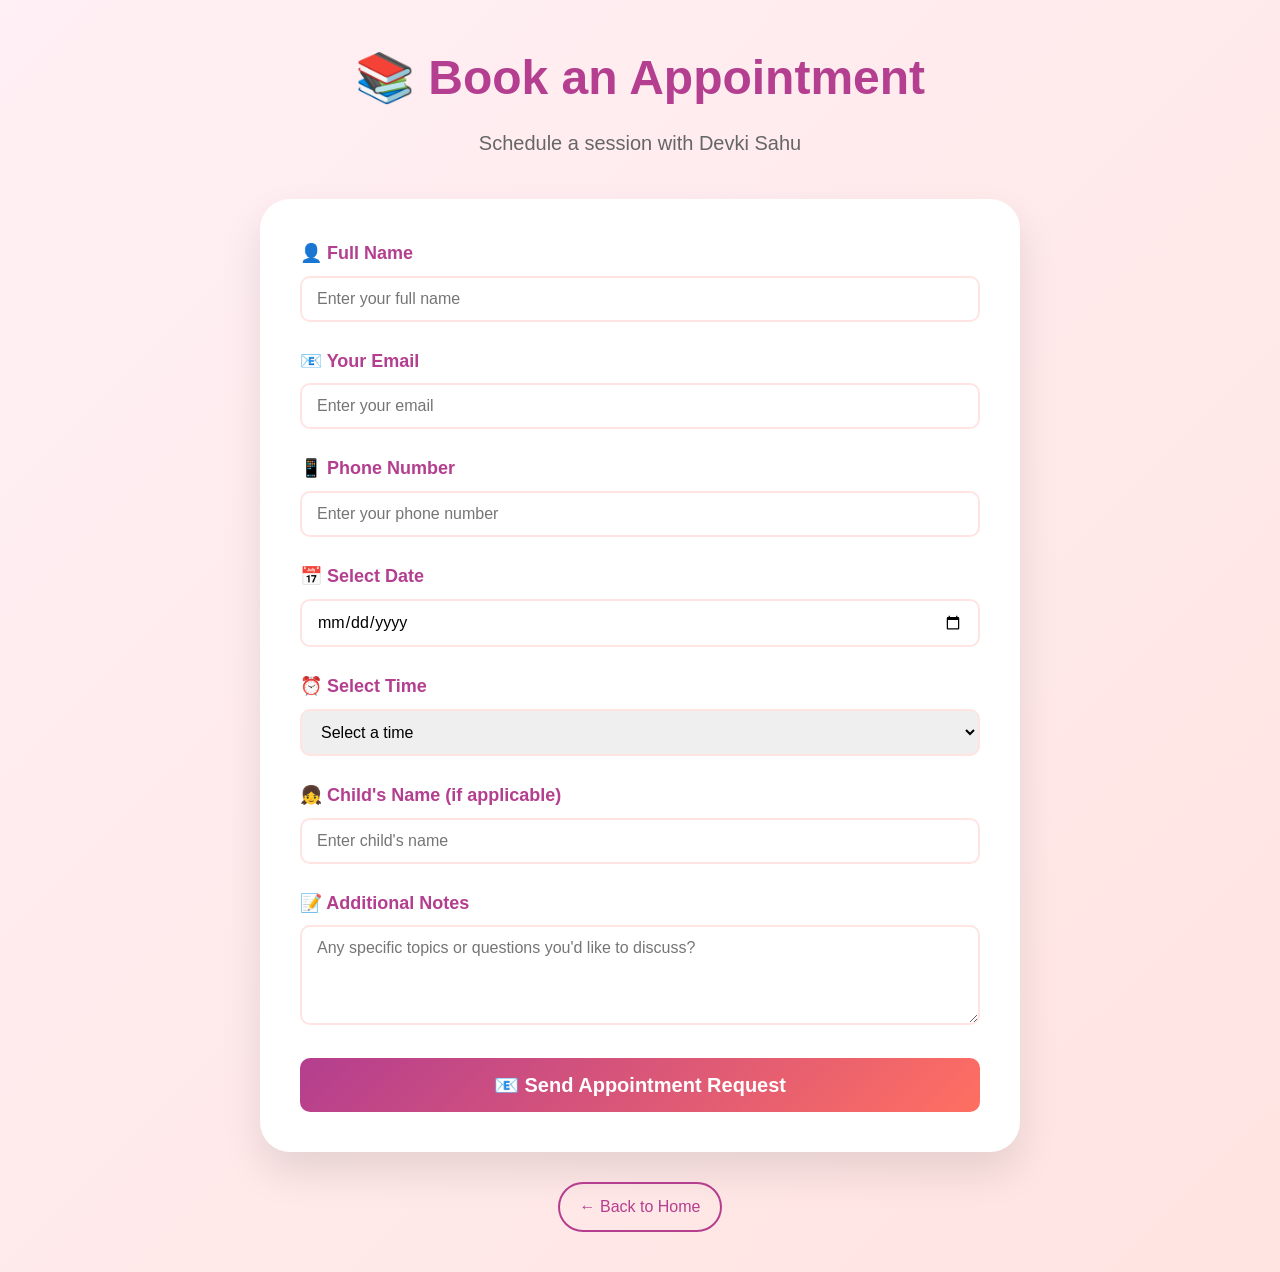
==== commit 9f04e02d: "Update index.html" ====
--- a/index.html
+++ b/index.html
@@ -124,24 +124,13 @@
         }
         .confirmation p {
             font-size: 18px;
-            margin-bottom: 30px;
+            margin-bottom: 15px;
         }
         .booking-form {
             display: block;
         }
         .booking-form.hide {
             display: none;
-        }
-        .error-message {
-            background: #ffe6e6;
-            color: #d63031;
-            padding: 15px;
-            border-radius: 10px;
-            margin-bottom: 20px;
-            display: none;
-        }
-        .error-message.show {
-            display: block;
         }
         @media (max-width: 768px) {
             .header h1 {
@@ -163,31 +152,30 @@
         <!-- Booking Form -->
         <div id="bookingForm" class="booking-form">
             <div class="booking-card">
-                <div id="errorMessage" class="error-message"></div>
-                <form id="appointmentForm" action="https://formspree.io/f/xgvayzgl" method="POST">
+                <form id="appointmentForm">
                     <div class="form-group">
                         <label>👤 Full Name</label>
-                        <input type="text" name="name" id="name" required placeholder="Enter your full name">
-                    </div>
-
-                    <div class="form-group">
-                        <label>📧 Email Address</label>
-                        <input type="email" name="email" id="email" required placeholder="Enter your email">
+                        <input type="text" id="name" required placeholder="Enter your full name">
+                    </div>
+
+                    <div class="form-group">
+                        <label>📧 Your Email</label>
+                        <input type="email" id="email" required placeholder="Enter your email">
                     </div>
 
                     <div class="form-group">
                         <label>📱 Phone Number</label>
-                        <input type="tel" name="phone" id="phone" required placeholder="Enter your phone number">
+                        <input type="tel" id="phone" required placeholder="Enter your phone number">
                     </div>
 
                     <div class="form-group">
                         <label>📅 Select Date</label>
-                        <input type="date" name="date" id="date" required>
+                        <input type="date" id="date" required>
                     </div>
 
                     <div class="form-group">
                         <label>⏰ Select Time</label>
-                        <select name="time" id="time" required>
+                        <select id="time" required>
                             <option value="">Select a time</option>
                             <option value="10:00 AM">10:00 AM</option>
                             <option value="11:00 AM">11:00 AM</option>
@@ -201,18 +189,15 @@
 
                     <div class="form-group">
                         <label>👧 Child's Name (if applicable)</label>
-                        <input type="text" name="child_name" id="childName" placeholder="Enter child's name">
+                        <input type="text" id="childName" placeholder="Enter child's name">
                     </div>
 
                     <div class="form-group">
                         <label>📝 Additional Notes</label>
-                        <textarea name="notes" id="notes" placeholder="Any specific topics or questions you'd like to discuss?"></textarea>
-                    </div>
-
-                    <input type="hidden" name="_subject" value="New Appointment Request - Devki Sahu">
-                    <input type="hidden" name="_replyto" id="replyto">
-                    
-                    <button type="submit" class="submit-btn">✅ Confirm Appointment</button>
+                        <textarea id="notes" placeholder="Any specific topics or questions you'd like to discuss?"></textarea>
+                    </div>
+
+                    <button type="submit" class="submit-btn">📧 Send Appointment Request</button>
                 </form>
             </div>
             <div class="back-home">
@@ -223,11 +208,10 @@
         <!-- Confirmation Message -->
         <div id="confirmation" class="confirmation">
             <div class="booking-card">
-                <h2>🎉 Appointment Request Sent!</h2>
-                <p>Thank you for booking an appointment with Devki Sahu.</p>
-                <p>You will receive a confirmation email shortly with the details.</p>
-                <p><strong>📧 sahu.devki@gmail.com</strong></p>
-                <p>For any changes, please contact us directly.</p>
+                <h2>📧 Request Ready!</h2>
+                <p>Your email client will now open with all the appointment details pre-filled.</p>
+                <p><strong>Just click Send to confirm your appointment with Devki Sahu!</strong></p>
+                <p style="margin-top: 20px; color: #B43E8F;">📧 sahu.devki@gmail.com</p>
                 <button onclick="bookAnother()" class="submit-btn" style="margin-top: 20px;">📅 Book Another Appointment</button>
                 <div style="margin-top: 20px;">
                     <a href="index.html" style="color: #B43E8F; text-decoration: none;">← Return to Homepage</a>
@@ -240,41 +224,61 @@
         // Set minimum date to today
         const today = new Date().toISOString().split('T')[0];
         document.getElementById('date').min = today;
-        
-        // Set reply-to email
-        document.getElementById('replyto').value = document.getElementById('email')?.value || '';
 
         // Handle form submission
-        document.getElementById('appointmentForm').addEventListener('submit', async function(e) {
+        document.getElementById('appointmentForm').addEventListener('submit', function(e) {
             e.preventDefault();
             
-            const form = this;
-            const formData = new FormData(form);
-            const errorDiv = document.getElementById('errorMessage');
-            
-            try {
-                const response = await fetch(form.action, {
-                    method: 'POST',
-                    body: formData,
-                    headers: {
-                        'Accept': 'application/json'
-                    }
-                });
-                
-                if (response.ok) {
-                    // Success - show confirmation
-                    document.getElementById('bookingForm').classList.add('hide');
-                    document.getElementById('confirmation').classList.add('show');
-                } else {
-                    throw new Error('Form submission failed');
-                }
-            } catch (error) {
-                errorDiv.textContent = '❌ Something went wrong. Please try again or contact directly at sahu.devki@gmail.com';
-                errorDiv.classList.add('show');
-                setTimeout(() => {
-                    errorDiv.classList.remove('show');
-                }, 5000);
-            }
+            // Get all form values
+            const name = document.getElementById('name').value;
+            const email = document.getElementById('email').value;
+            const phone = document.getElementById('phone').value;
+            const date = document.getElementById('date').value;
+            const time = document.getElementById('time').value;
+            const childName = document.getElementById('childName').value;
+            const notes = document.getElementById('notes').value;
+            
+            // Format the date nicely
+            const formattedDate = new Date(date).toLocaleDateString('en-US', {
+                weekday: 'long',
+                year: 'numeric',
+                month: 'long',
+                day: 'numeric'
+            });
+            
+            // Create email subject
+            const subject = `Appointment Request from ${name}`;
+            
+            // Create email body with all details
+            let body = `New Appointment Request!\n\n`;
+            body += `━━━━━━━━━━━━━━━━━━━━━━━━━━━━━━━━━━\n\n`;
+            body += `👤 Student/Parent Name: ${name}\n`;
+            body += `📧 Email: ${email}\n`;
+            body += `📱 Phone: ${phone}\n`;
+            body += `📅 Date: ${formattedDate}\n`;
+            body += `⏰ Time: ${time}\n`;
+            
+            if (childName) {
+                body += `👧 Child's Name: ${childName}\n`;
+            }
+            
+            if (notes) {
+                body += `\n📝 Notes:\n${notes}\n`;
+            }
+            
+            body += `\n━━━━━━━━━━━━━━━━━━━━━━━━━━━━━━━━━━\n`;
+            body += `Please confirm this appointment.`;
+            
+            // Encode for URL
+            const encodedSubject = encodeURIComponent(subject);
+            const encodedBody = encodeURIComponent(body);
+            
+            // Open email client
+            window.location.href = `mailto:sahu.devki@gmail.com?subject=${encodedSubject}&body=${encodedBody}`;
+            
+            // Show confirmation message
+            document.getElementById('bookingForm').classList.add('hide');
+            document.getElementById('confirmation').classList.add('show');
         });
         
         function bookAnother() {
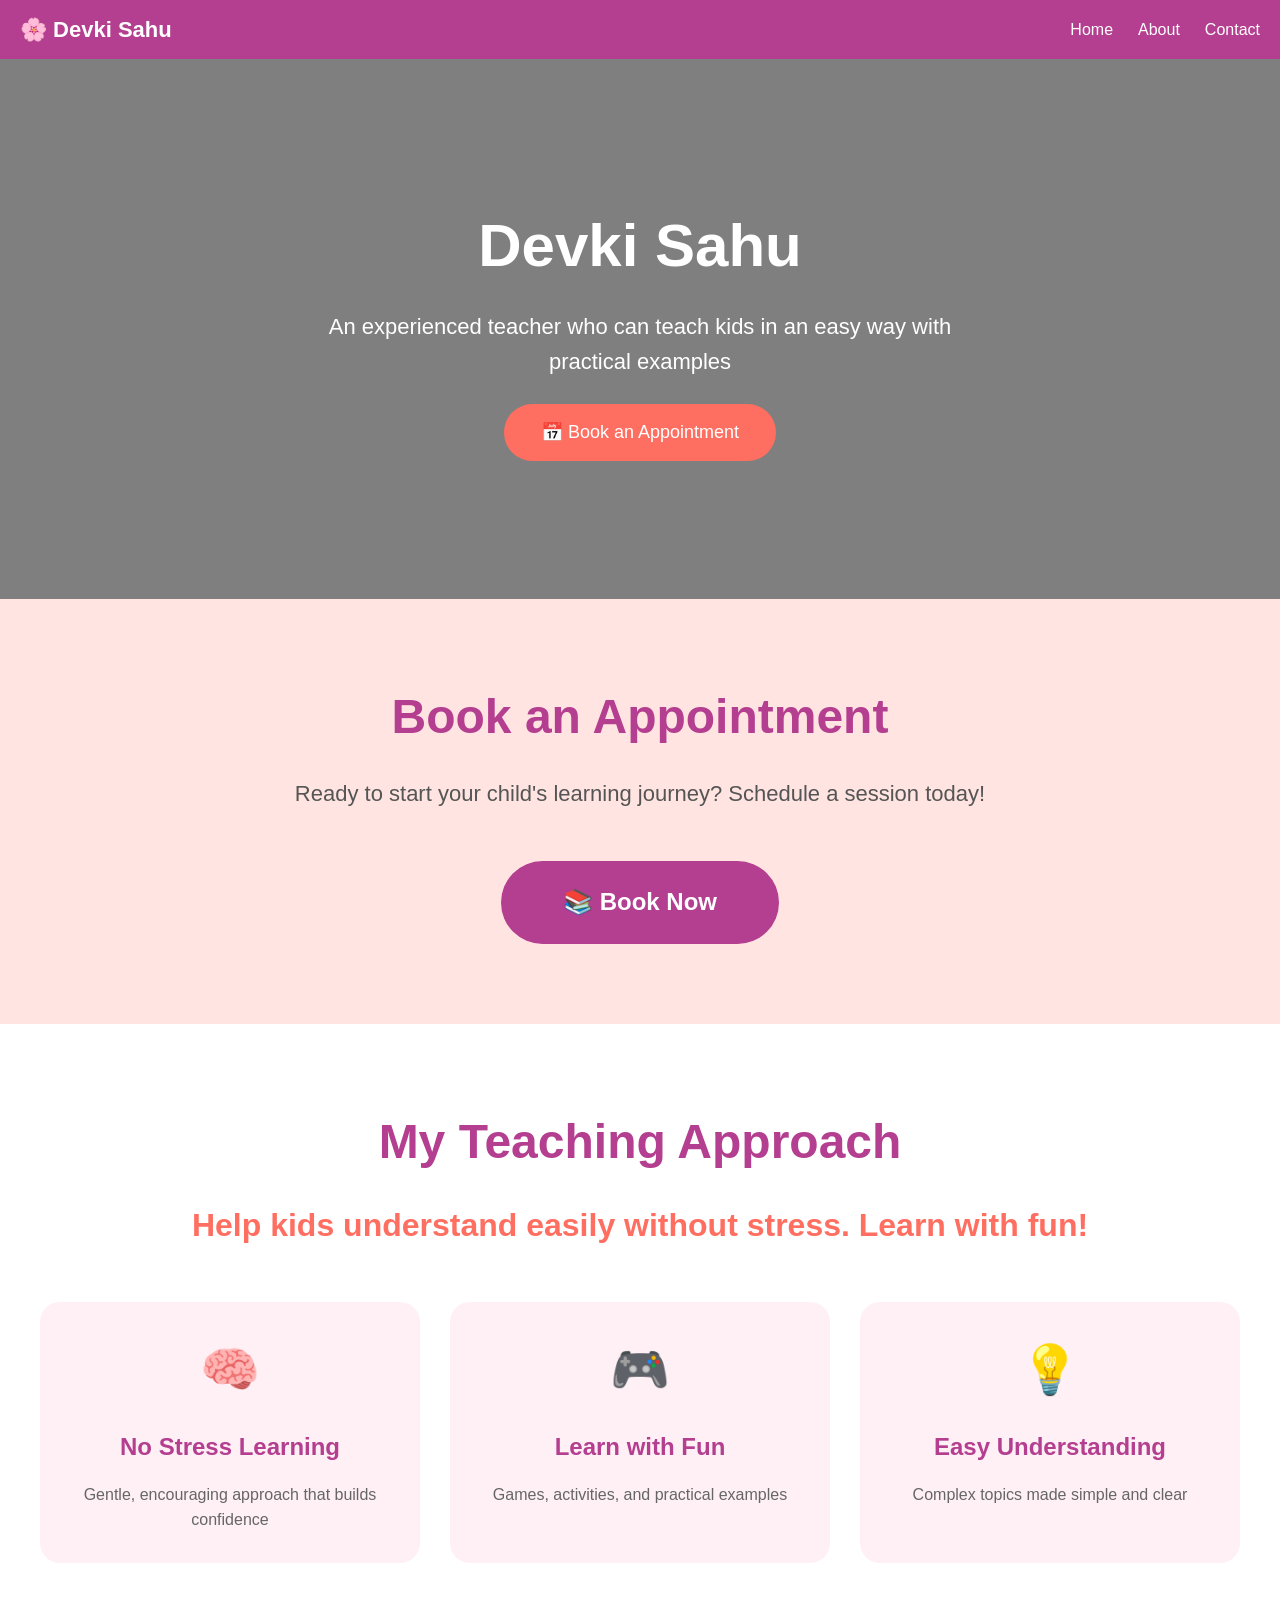
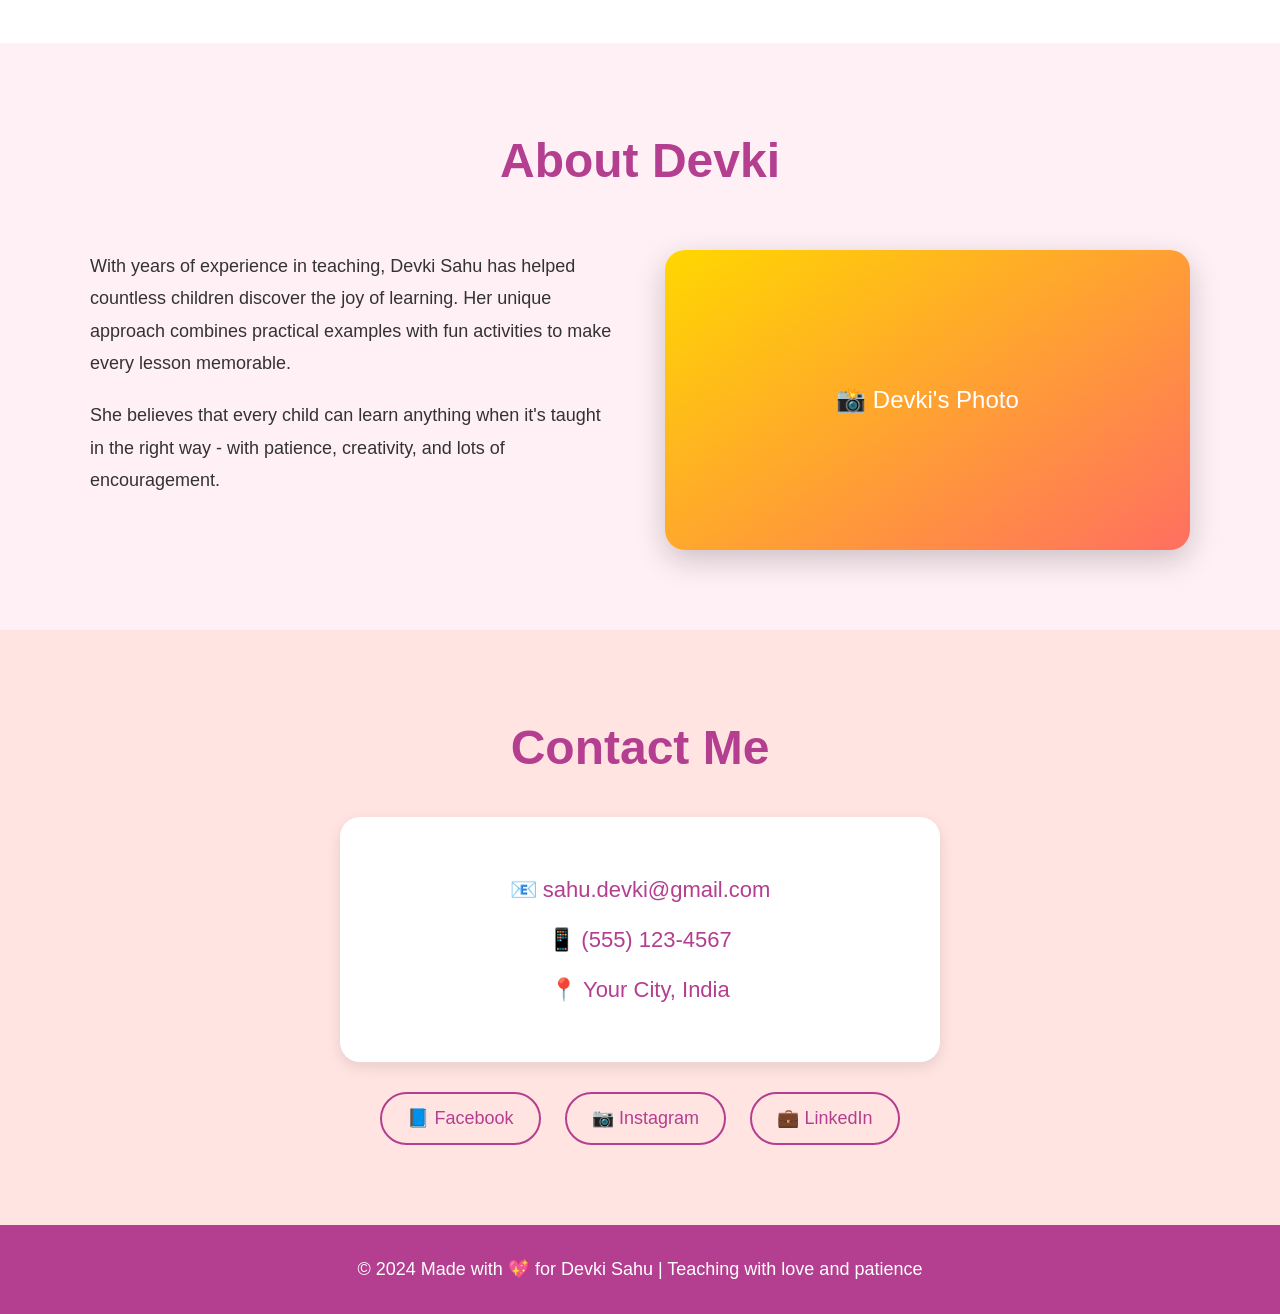
==== commit b9133a3a: "Update index.html" ====
--- a/index.html
+++ b/index.html
@@ -3,7 +3,7 @@
 <head>
     <meta charset="UTF-8">
     <meta name="viewport" content="width=device-width, initial-scale=1.0">
-    <title>Book an Appointment - Devki Sahu</title>
+    <title>Devki Sahu - Teacher</title>
     <style>
         * {
             margin: 0;
@@ -14,278 +14,383 @@
             font-family: 'Arial', sans-serif;
             line-height: 1.6;
             color: #333;
-            background: linear-gradient(135deg, #FFF0F5, #FFE4E1);
-            min-height: 100vh;
-        }
-        .container {
-            max-width: 800px;
-            margin: 0 auto;
-            padding: 40px 20px;
-        }
-        .header {
-            text-align: center;
-            margin-bottom: 40px;
-        }
-        .header h1 {
-            font-size: 48px;
-            color: #B43E8F;
-            margin-bottom: 10px;
-        }
-        .header p {
-            font-size: 20px;
-            color: #666;
-        }
-        .booking-card {
-            background: white;
-            border-radius: 30px;
-            padding: 40px;
-            box-shadow: 0 20px 40px rgba(0,0,0,0.1);
-        }
-        .form-group {
-            margin-bottom: 25px;
-        }
-        .form-group label {
-            display: block;
-            font-size: 18px;
+        }
+        .navbar {
+            background: #B43E8F;
+            padding: 12px 20px;
+            color: white;
+            display: flex;
+            justify-content: space-between;
+            align-items: center;
+            position: sticky;
+            top: 0;
+            z-index: 100;
+        }
+        .logo {
+            font-size: 22px;
             font-weight: bold;
-            color: #B43E8F;
-            margin-bottom: 8px;
-        }
-        .form-group input,
-        .form-group select,
-        .form-group textarea {
-            width: 100%;
-            padding: 12px 15px;
-            font-size: 16px;
-            border: 2px solid #FFE4E1;
-            border-radius: 10px;
-            transition: all 0.3s;
-            font-family: inherit;
-        }
-        .form-group input:focus,
-        .form-group select:focus,
-        .form-group textarea:focus {
-            outline: none;
-            border-color: #FF6F61;
-            box-shadow: 0 0 0 3px rgba(255,111,97,0.1);
-        }
-        .form-group textarea {
-            resize: vertical;
-            min-height: 100px;
-        }
-        .submit-btn {
-            width: 100%;
-            padding: 15px;
-            background: linear-gradient(135deg, #B43E8F, #FF6F61);
-            color: white;
-            border: none;
-            border-radius: 10px;
-            font-size: 20px;
-            font-weight: bold;
-            cursor: pointer;
-            transition: all 0.3s;
-        }
-        .submit-btn:hover {
-            transform: translateY(-2px);
-            box-shadow: 0 5px 15px rgba(180,62,143,0.3);
-        }
-        .back-home {
-            text-align: center;
-            margin-top: 30px;
-        }
-        .back-home a {
-            color: #B43E8F;
+        }
+        .nav-links {
+            display: flex;
+            list-style: none;
+        }
+        .nav-links li {
+            margin-left: 25px;
+        }
+        .nav-links a {
+            color: white;
             text-decoration: none;
             font-size: 16px;
+        }
+        .nav-links a:hover {
+            color: #FFD700;
+        }
+        .hero {
+            background: linear-gradient(rgba(0,0,0,0.5), rgba(0,0,0,0.5)), url('https://images.unsplash.com/photo-1497633762265-9d0c5d8b8b5b?w=1600');
+            background-size: cover;
+            background-position: center;
+            height: 60vh;
+            min-height: 400px;
+            display: flex;
+            align-items: center;
+            justify-content: center;
+            text-align: center;
+            color: white;
+        }
+        .hero h1 {
+            font-size: 60px;
+            margin-bottom: 15px;
+        }
+        .hero .subtitle {
+            font-size: 22px;
+            margin-bottom: 25px;
+            max-width: 700px;
+            padding: 0 20px;
+        }
+        .btn {
             display: inline-block;
-            padding: 10px 20px;
+            padding: 12px 35px;
+            background: #FF6F61;
+            color: white;
+            text-decoration: none;
+            border-radius: 50px;
+            font-size: 18px;
+            transition: all 0.3s;
+            border: 2px solid transparent;
+        }
+        .btn:hover {
+            background: transparent;
+            border: 2px solid white;
+        }
+        .btn-large {
+            display: inline-block;
+            padding: 20px 60px;
+            background: #B43E8F;
+            color: white;
+            text-decoration: none;
+            border-radius: 50px;
+            font-size: 24px;
+            margin-top: 20px;
+            font-weight: bold;
+            transition: all 0.3s;
+            border: 2px solid transparent;
+        }
+        .btn-large:hover {
+            background: #FF6F61;
+            transform: scale(1.05);
+        }
+        .book-appointment {
+            padding: 80px 20px;
+            background: #FFE4E1;
+            text-align: center;
+        }
+        .book-appointment h2 {
+            font-size: 48px;
+            color: #B43E8F;
+            margin-bottom: 20px;
+        }
+        .book-appointment p {
+            font-size: 22px;
+            color: #555;
+            margin-bottom: 30px;
+        }
+        .philosophy {
+            padding: 80px 20px;
+            text-align: center;
+            background: white;
+        }
+        .philosophy h2 {
+            font-size: 48px;
+            color: #B43E8F;
+            margin-bottom: 20px;
+        }
+        .main-description {
+            font-size: 32px;
+            color: #FF6F61;
+            margin-bottom: 50px;
+            font-weight: bold;
+        }
+        .features {
+            display: flex;
+            justify-content: center;
+            gap: 30px;
+            max-width: 1200px;
+            margin: 0 auto;
+            flex-wrap: wrap;
+        }
+        .feature {
+            flex: 1;
+            min-width: 250px;
+            padding: 30px;
+            background: #FFF0F5;
+            border-radius: 20px;
+            transition: transform 0.3s;
+        }
+        .feature:hover {
+            transform: translateY(-10px);
+        }
+        .feature-icon {
+            font-size: 48px;
+            display: block;
+            margin-bottom: 20px;
+        }
+        .feature h3 {
+            font-size: 24px;
+            color: #B43E8F;
+            margin-bottom: 15px;
+        }
+        .feature p {
+            font-size: 16px;
+            color: #666;
+        }
+        .about {
+            padding: 80px 20px;
+            background: #FFF0F5;
+        }
+        .about h2 {
+            text-align: center;
+            font-size: 48px;
+            color: #B43E8F;
+            margin-bottom: 50px;
+        }
+        .about-content {
+            display: flex;
+            gap: 50px;
+            max-width: 1100px;
+            margin: 0 auto;
+            flex-wrap: wrap;
+        }
+        .about-text {
+            flex: 1;
+            min-width: 300px;
+        }
+        .about-text p {
+            font-size: 18px;
+            margin-bottom: 20px;
+            line-height: 1.8;
+        }
+        .about-image {
+            flex: 1;
+            min-width: 300px;
+            background: linear-gradient(145deg, #FFD700, #FF6F61);
+            height: 300px;
+            border-radius: 20px;
+            display: flex;
+            align-items: center;
+            justify-content: center;
+            color: white;
+            font-size: 24px;
+            box-shadow: 0 10px 30px rgba(0,0,0,0.2);
+        }
+        .contact {
+            padding: 80px 20px;
+            background: #FFE4E1;
+            text-align: center;
+        }
+        .contact h2 {
+            font-size: 48px;
+            color: #B43E8F;
+            margin-bottom: 30px;
+        }
+        .contact-info {
+            background: white;
+            max-width: 600px;
+            margin: 0 auto;
+            padding: 40px;
+            border-radius: 20px;
+            box-shadow: 0 5px 15px rgba(0,0,0,0.1);
+        }
+        .contact-info p {
+            font-size: 22px;
+            margin: 15px 0;
+            color: #B43E8F;
+        }
+        .social-links {
+            margin-top: 30px;
+        }
+        .social-link {
+            display: inline-block;
+            margin: 0 10px;
+            padding: 10px 25px;
             border: 2px solid #B43E8F;
-            border-radius: 25px;
+            color: #B43E8F;
+            text-decoration: none;
+            border-radius: 30px;
+            font-size: 18px;
             transition: all 0.3s;
         }
-        .back-home a:hover {
+        .social-link:hover {
             background: #B43E8F;
             color: white;
         }
-        .confirmation {
-            display: none;
-            text-align: center;
-            padding: 40px;
-            background: white;
-            border-radius: 30px;
-            margin-top: 20px;
-        }
-        .confirmation.show {
-            display: block;
-        }
-        .confirmation h2 {
-            color: #B43E8F;
-            margin-bottom: 20px;
-        }
-        .confirmation p {
+        footer {
+            background: #B43E8F;
+            color: white;
+            text-align: center;
+            padding: 30px;
             font-size: 18px;
-            margin-bottom: 15px;
-        }
-        .booking-form {
-            display: block;
-        }
-        .booking-form.hide {
-            display: none;
         }
         @media (max-width: 768px) {
-            .header h1 {
+            .navbar {
+                flex-direction: column;
+                text-align: center;
+                padding: 10px;
+            }
+            .nav-links {
+                margin-top: 10px;
+                flex-wrap: wrap;
+                justify-content: center;
+            }
+            .nav-links li {
+                margin: 8px 12px;
+            }
+            .hero {
+                height: 50vh;
+                min-height: 350px;
+            }
+            .hero h1 {
+                font-size: 40px;
+            }
+            .hero .subtitle {
+                font-size: 18px;
+            }
+            .main-description {
+                font-size: 24px;
+            }
+            .btn-large {
+                padding: 15px 40px;
+                font-size: 20px;
+            }
+            .about h2, .philosophy h2, .book-appointment h2, .contact h2 {
                 font-size: 36px;
             }
-            .booking-card {
-                padding: 25px;
+            .contact-info p {
+                font-size: 18px;
+            }
+        }
+        @media (max-width: 480px) {
+            .logo {
+                font-size: 20px;
+            }
+            .hero {
+                height: 45vh;
+                min-height: 300px;
+            }
+            .hero h1 {
+                font-size: 32px;
+            }
+            .hero .subtitle {
+                font-size: 16px;
+            }
+            .btn {
+                padding: 10px 25px;
+                font-size: 16px;
             }
         }
     </style>
 </head>
 <body>
-    <div class="container">
-        <div class="header">
-            <h1>📚 Book an Appointment</h1>
-            <p>Schedule a session with Devki Sahu</p>
-        </div>
-
-        <!-- Booking Form -->
-        <div id="bookingForm" class="booking-form">
-            <div class="booking-card">
-                <form id="appointmentForm">
-                    <div class="form-group">
-                        <label>👤 Full Name</label>
-                        <input type="text" id="name" required placeholder="Enter your full name">
-                    </div>
-
-                    <div class="form-group">
-                        <label>📧 Your Email</label>
-                        <input type="email" id="email" required placeholder="Enter your email">
-                    </div>
-
-                    <div class="form-group">
-                        <label>📱 Phone Number</label>
-                        <input type="tel" id="phone" required placeholder="Enter your phone number">
-                    </div>
-
-                    <div class="form-group">
-                        <label>📅 Select Date</label>
-                        <input type="date" id="date" required>
-                    </div>
-
-                    <div class="form-group">
-                        <label>⏰ Select Time</label>
-                        <select id="time" required>
-                            <option value="">Select a time</option>
-                            <option value="10:00 AM">10:00 AM</option>
-                            <option value="11:00 AM">11:00 AM</option>
-                            <option value="12:00 PM">12:00 PM</option>
-                            <option value="2:00 PM">2:00 PM</option>
-                            <option value="3:00 PM">3:00 PM</option>
-                            <option value="4:00 PM">4:00 PM</option>
-                            <option value="5:00 PM">5:00 PM</option>
-                        </select>
-                    </div>
-
-                    <div class="form-group">
-                        <label>👧 Child's Name (if applicable)</label>
-                        <input type="text" id="childName" placeholder="Enter child's name">
-                    </div>
-
-                    <div class="form-group">
-                        <label>📝 Additional Notes</label>
-                        <textarea id="notes" placeholder="Any specific topics or questions you'd like to discuss?"></textarea>
-                    </div>
-
-                    <button type="submit" class="submit-btn">📧 Send Appointment Request</button>
-                </form>
-            </div>
-            <div class="back-home">
-                <a href="index.html">← Back to Home</a>
-            </div>
-        </div>
-
-        <!-- Confirmation Message -->
-        <div id="confirmation" class="confirmation">
-            <div class="booking-card">
-                <h2>📧 Request Ready!</h2>
-                <p>Your email client will now open with all the appointment details pre-filled.</p>
-                <p><strong>Just click Send to confirm your appointment with Devki Sahu!</strong></p>
-                <p style="margin-top: 20px; color: #B43E8F;">📧 sahu.devki@gmail.com</p>
-                <button onclick="bookAnother()" class="submit-btn" style="margin-top: 20px;">📅 Book Another Appointment</button>
-                <div style="margin-top: 20px;">
-                    <a href="index.html" style="color: #B43E8F; text-decoration: none;">← Return to Homepage</a>
-                </div>
-            </div>
-        </div>
-    </div>
-
-    <script>
-        // Set minimum date to today
-        const today = new Date().toISOString().split('T')[0];
-        document.getElementById('date').min = today;
-
-        // Handle form submission
-        document.getElementById('appointmentForm').addEventListener('submit', function(e) {
-            e.preventDefault();
-            
-            // Get all form values
-            const name = document.getElementById('name').value;
-            const email = document.getElementById('email').value;
-            const phone = document.getElementById('phone').value;
-            const date = document.getElementById('date').value;
-            const time = document.getElementById('time').value;
-            const childName = document.getElementById('childName').value;
-            const notes = document.getElementById('notes').value;
-            
-            // Format the date nicely
-            const formattedDate = new Date(date).toLocaleDateString('en-US', {
-                weekday: 'long',
-                year: 'numeric',
-                month: 'long',
-                day: 'numeric'
-            });
-            
-            // Create email subject
-            const subject = `Appointment Request from ${name}`;
-            
-            // Create email body with all details
-            let body = `New Appointment Request!\n\n`;
-            body += `━━━━━━━━━━━━━━━━━━━━━━━━━━━━━━━━━━\n\n`;
-            body += `👤 Student/Parent Name: ${name}\n`;
-            body += `📧 Email: ${email}\n`;
-            body += `📱 Phone: ${phone}\n`;
-            body += `📅 Date: ${formattedDate}\n`;
-            body += `⏰ Time: ${time}\n`;
-            
-            if (childName) {
-                body += `👧 Child's Name: ${childName}\n`;
-            }
-            
-            if (notes) {
-                body += `\n📝 Notes:\n${notes}\n`;
-            }
-            
-            body += `\n━━━━━━━━━━━━━━━━━━━━━━━━━━━━━━━━━━\n`;
-            body += `Please confirm this appointment.`;
-            
-            // Encode for URL
-            const encodedSubject = encodeURIComponent(subject);
-            const encodedBody = encodeURIComponent(body);
-            
-            // Open email client
-            window.location.href = `mailto:sahu.devki@gmail.com?subject=${encodedSubject}&body=${encodedBody}`;
-            
-            // Show confirmation message
-            document.getElementById('bookingForm').classList.add('hide');
-            document.getElementById('confirmation').classList.add('show');
-        });
-        
-        function bookAnother() {
-            document.getElementById('bookingForm').classList.remove('hide');
-            document.getElementById('confirmation').classList.remove('show');
-            document.getElementById('appointmentForm').reset();
-        }
-    </script>
+    <!-- Navigation -->
+    <nav class="navbar">
+        <div class="logo">🌸 Devki Sahu</div>
+        <ul class="nav-links">
+            <li><a href="#home">Home</a></li>
+            <li><a href="#about">About</a></li>
+            <li><a href="#contact">Contact</a></li>
+        </ul>
+    </nav>
+
+    <!-- Home Section -->
+    <section id="home" class="hero">
+        <div>
+            <h1>Devki Sahu</h1>
+            <p class="subtitle">An experienced teacher who can teach kids in an easy way with practical examples</p>
+            <a href="booking.html" target="_blank" class="btn">📅 Book an Appointment</a>
+        </div>
+    </section>
+
+    <!-- Book Appointment Section -->
+    <section id="book" class="book-appointment">
+        <h2>Book an Appointment</h2>
+        <p>Ready to start your child's learning journey? Schedule a session today!</p>
+        <a href="booking.html" target="_blank" class="btn-large">📚 Book Now</a>
+    </section>
+
+    <!-- Teaching Philosophy Section -->
+    <section class="philosophy">
+        <h2>My Teaching Approach</h2>
+        <p class="main-description">Help kids understand easily without stress. Learn with fun!</p>
+        <div class="features">
+            <div class="feature">
+                <span class="feature-icon">🧠</span>
+                <h3>No Stress Learning</h3>
+                <p>Gentle, encouraging approach that builds confidence</p>
+            </div>
+            <div class="feature">
+                <span class="feature-icon">🎮</span>
+                <h3>Learn with Fun</h3>
+                <p>Games, activities, and practical examples</p>
+            </div>
+            <div class="feature">
+                <span class="feature-icon">💡</span>
+                <h3>Easy Understanding</h3>
+                <p>Complex topics made simple and clear</p>
+            </div>
+        </div>
+    </section>
+
+    <!-- About Section -->
+    <section id="about" class="about">
+        <h2>About Devki</h2>
+        <div class="about-content">
+            <div class="about-text">
+                <p>With years of experience in teaching, Devki Sahu has helped countless children discover the joy of learning. Her unique approach combines practical examples with fun activities to make every lesson memorable.</p>
+                <p>She believes that every child can learn anything when it's taught in the right way - with patience, creativity, and lots of encouragement.</p>
+            </div>
+            <div class="about-image">
+                📸 Devki's Photo
+            </div>
+        </div>
+    </section>
+
+    <!-- Contact Section -->
+    <section id="contact" class="contact">
+        <h2>Contact Me</h2>
+        <div class="contact-info">
+            <p>📧 sahu.devki@gmail.com</p>
+            <p>📱 (555) 123-4567</p>
+            <p>📍 Your City, India</p>
+        </div>
+        <div class="social-links">
+            <a href="#" class="social-link">📘 Facebook</a>
+            <a href="#" class="social-link">📷 Instagram</a>
+            <a href="#" class="social-link">💼 LinkedIn</a>
+        </div>
+    </section>
+
+    <!-- Footer -->
+    <footer>
+        <p>© 2024 Made with 💖 for Devki Sahu | Teaching with love and patience</p>
+    </footer>
 </body>
 </html>
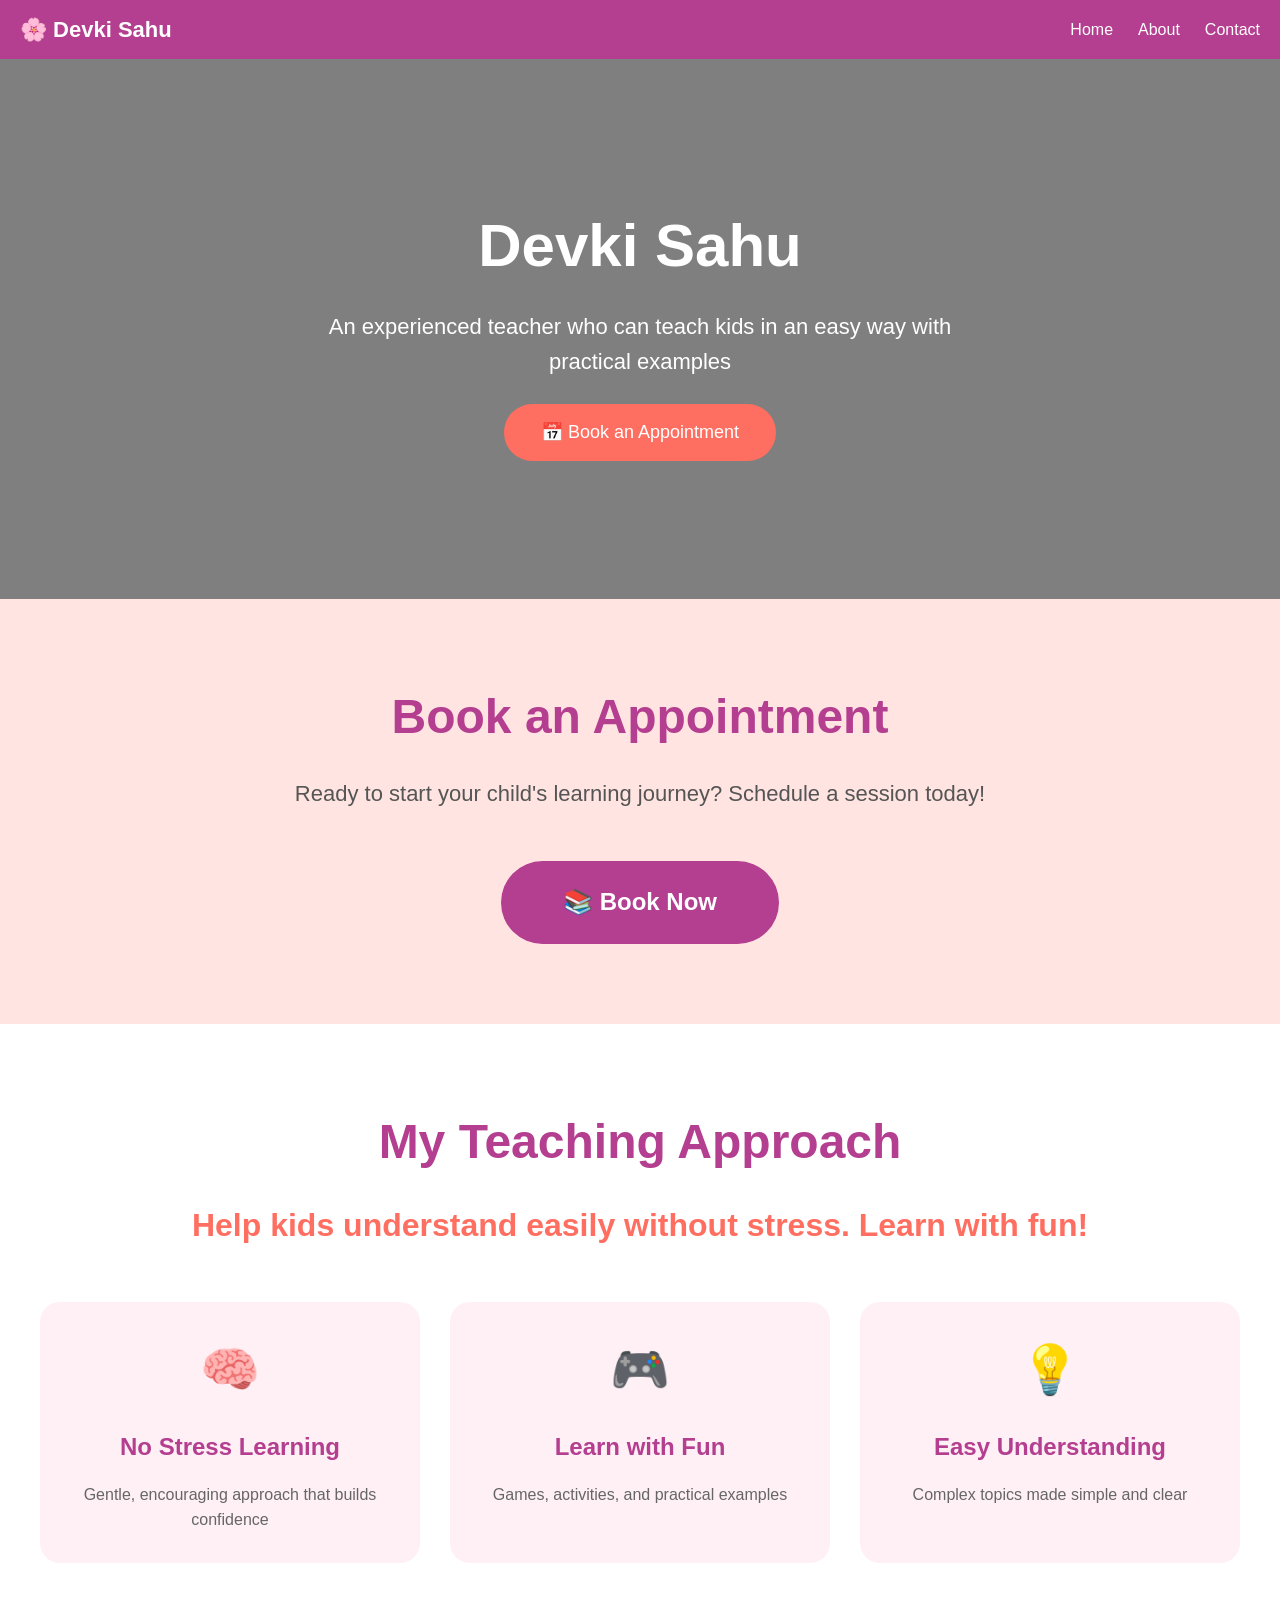
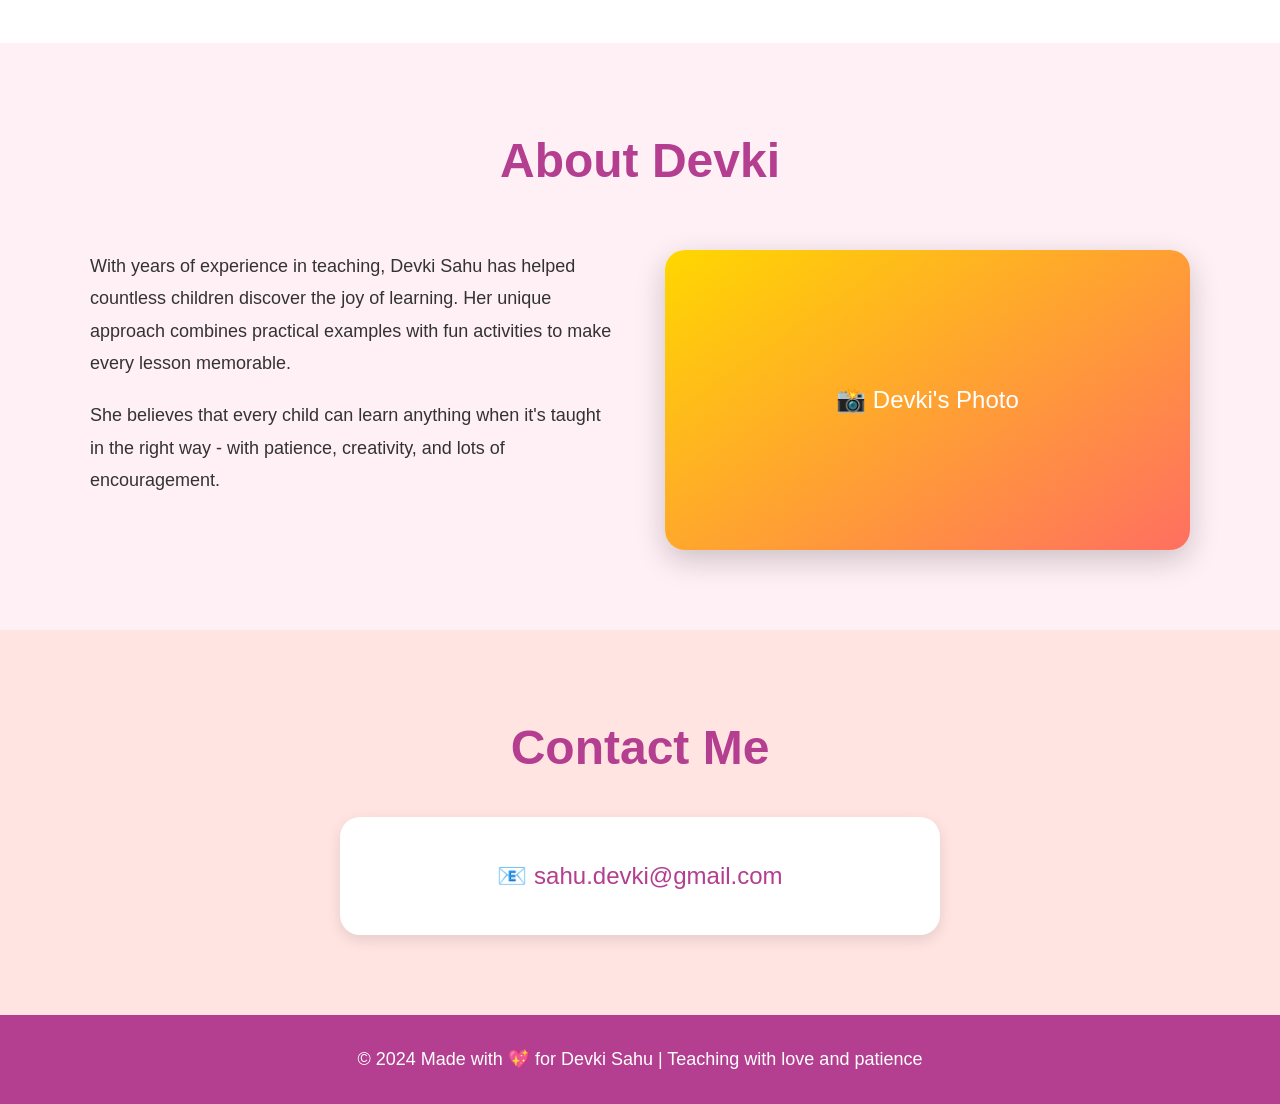
==== commit 33a03631: "Update index.html" ====
--- a/index.html
+++ b/index.html
@@ -221,27 +221,9 @@
             box-shadow: 0 5px 15px rgba(0,0,0,0.1);
         }
         .contact-info p {
-            font-size: 22px;
-            margin: 15px 0;
-            color: #B43E8F;
-        }
-        .social-links {
-            margin-top: 30px;
-        }
-        .social-link {
-            display: inline-block;
-            margin: 0 10px;
-            padding: 10px 25px;
-            border: 2px solid #B43E8F;
-            color: #B43E8F;
-            text-decoration: none;
-            border-radius: 30px;
-            font-size: 18px;
-            transition: all 0.3s;
-        }
-        .social-link:hover {
-            background: #B43E8F;
-            color: white;
+            font-size: 24px;
+            margin: 0;
+            color: #B43E8F;
         }
         footer {
             background: #B43E8F;
@@ -285,7 +267,7 @@
                 font-size: 36px;
             }
             .contact-info p {
-                font-size: 18px;
+                font-size: 20px;
             }
         }
         @media (max-width: 480px) {
@@ -305,6 +287,9 @@
             .btn {
                 padding: 10px 25px;
                 font-size: 16px;
+            }
+            .contact-info p {
+                font-size: 18px;
             }
         }
     </style>
@@ -378,13 +363,6 @@
         <h2>Contact Me</h2>
         <div class="contact-info">
             <p>📧 sahu.devki@gmail.com</p>
-            <p>📱 (555) 123-4567</p>
-            <p>📍 Your City, India</p>
-        </div>
-        <div class="social-links">
-            <a href="#" class="social-link">📘 Facebook</a>
-            <a href="#" class="social-link">📷 Instagram</a>
-            <a href="#" class="social-link">💼 LinkedIn</a>
         </div>
     </section>
 
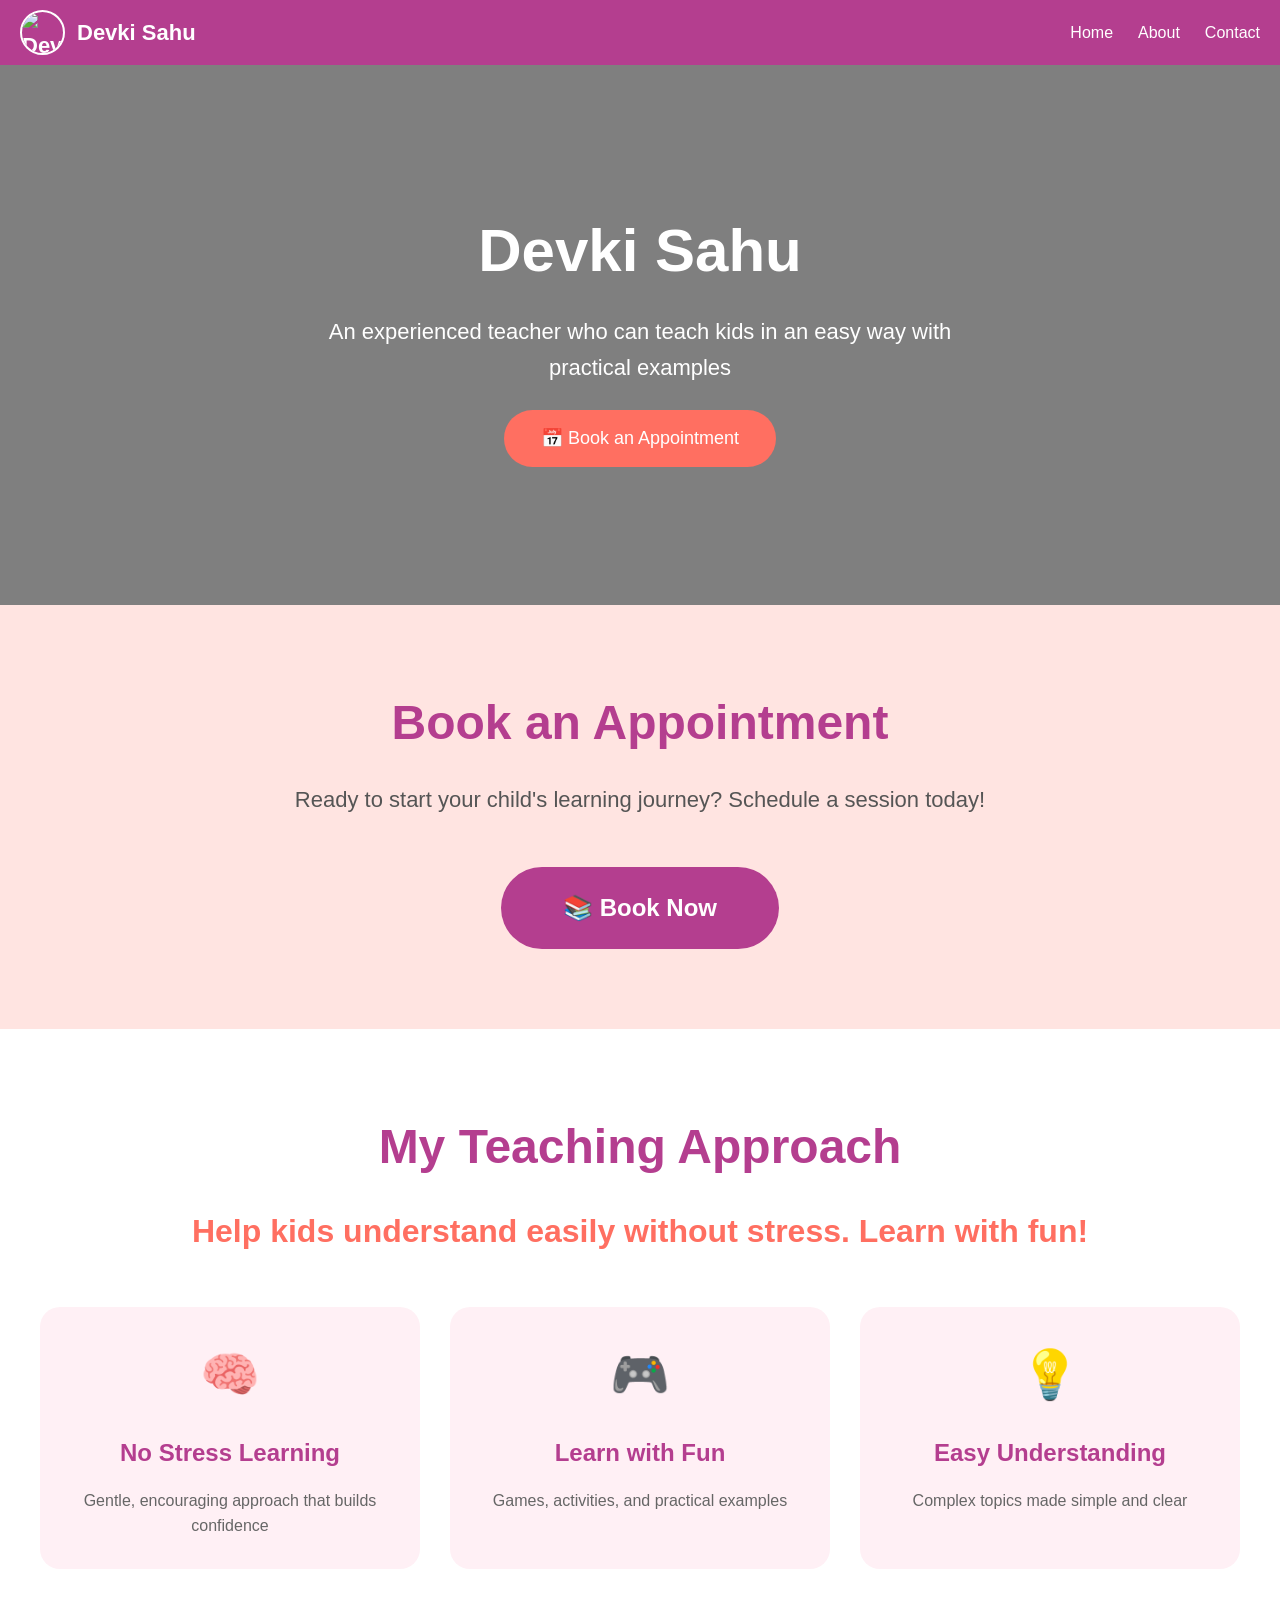
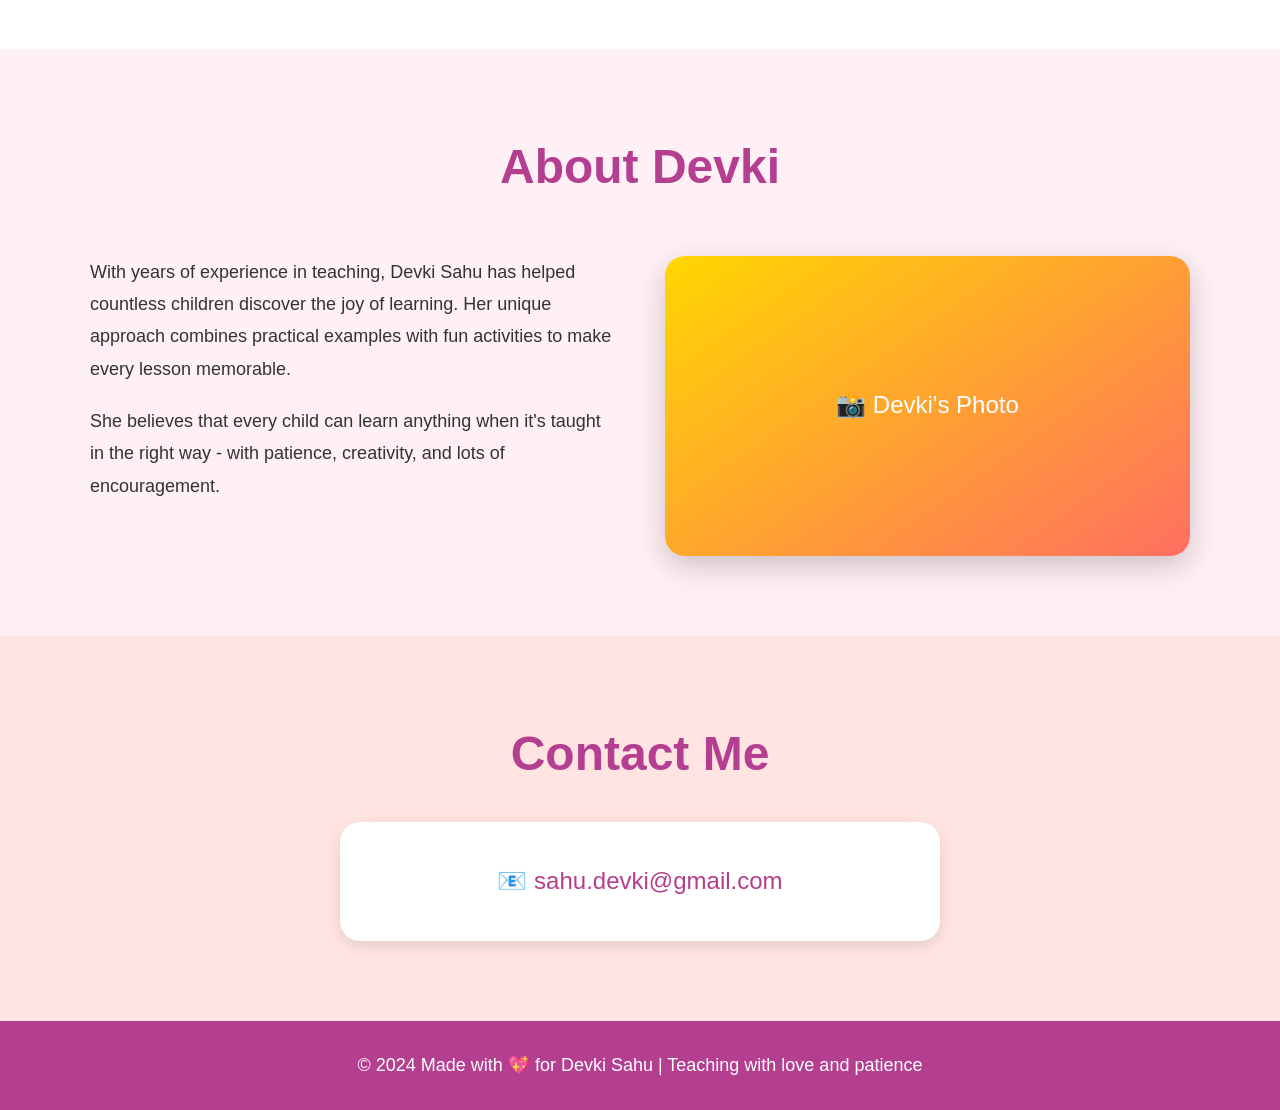
==== commit 75f0aef7: "Update index.html" ====
--- a/index.html
+++ b/index.html
@@ -17,7 +17,7 @@
         }
         .navbar {
             background: #B43E8F;
-            padding: 12px 20px;
+            padding: 10px 20px;
             color: white;
             display: flex;
             justify-content: space-between;
@@ -27,8 +27,18 @@
             z-index: 100;
         }
         .logo {
+            display: flex;
+            align-items: center;
+            gap: 12px;
             font-size: 22px;
             font-weight: bold;
+        }
+        .logo-img {
+            width: 45px;
+            height: 45px;
+            border-radius: 50%;
+            object-fit: cover;
+            border: 2px solid white;
         }
         .nav-links {
             display: flex;
@@ -238,6 +248,9 @@
                 text-align: center;
                 padding: 10px;
             }
+            .logo {
+                margin-bottom: 10px;
+            }
             .nav-links {
                 margin-top: 10px;
                 flex-wrap: wrap;
@@ -269,6 +282,10 @@
             .contact-info p {
                 font-size: 20px;
             }
+            .logo-img {
+                width: 40px;
+                height: 40px;
+            }
         }
         @media (max-width: 480px) {
             .logo {
@@ -290,6 +307,10 @@
             }
             .contact-info p {
                 font-size: 18px;
+            }
+            .logo-img {
+                width: 35px;
+                height: 35px;
             }
         }
     </style>
@@ -297,7 +318,10 @@
 <body>
     <!-- Navigation -->
     <nav class="navbar">
-        <div class="logo">🌸 Devki Sahu</div>
+        <div class="logo">
+            <img src="https://i.postimg.cc/0yCSJQgB/Whats-App-Image-2026-03-21-at-11-02-23.jpg" alt="Devki Sahu" class="logo-img">
+            Devki Sahu
+        </div>
         <ul class="nav-links">
             <li><a href="#home">Home</a></li>
             <li><a href="#about">About</a></li>
